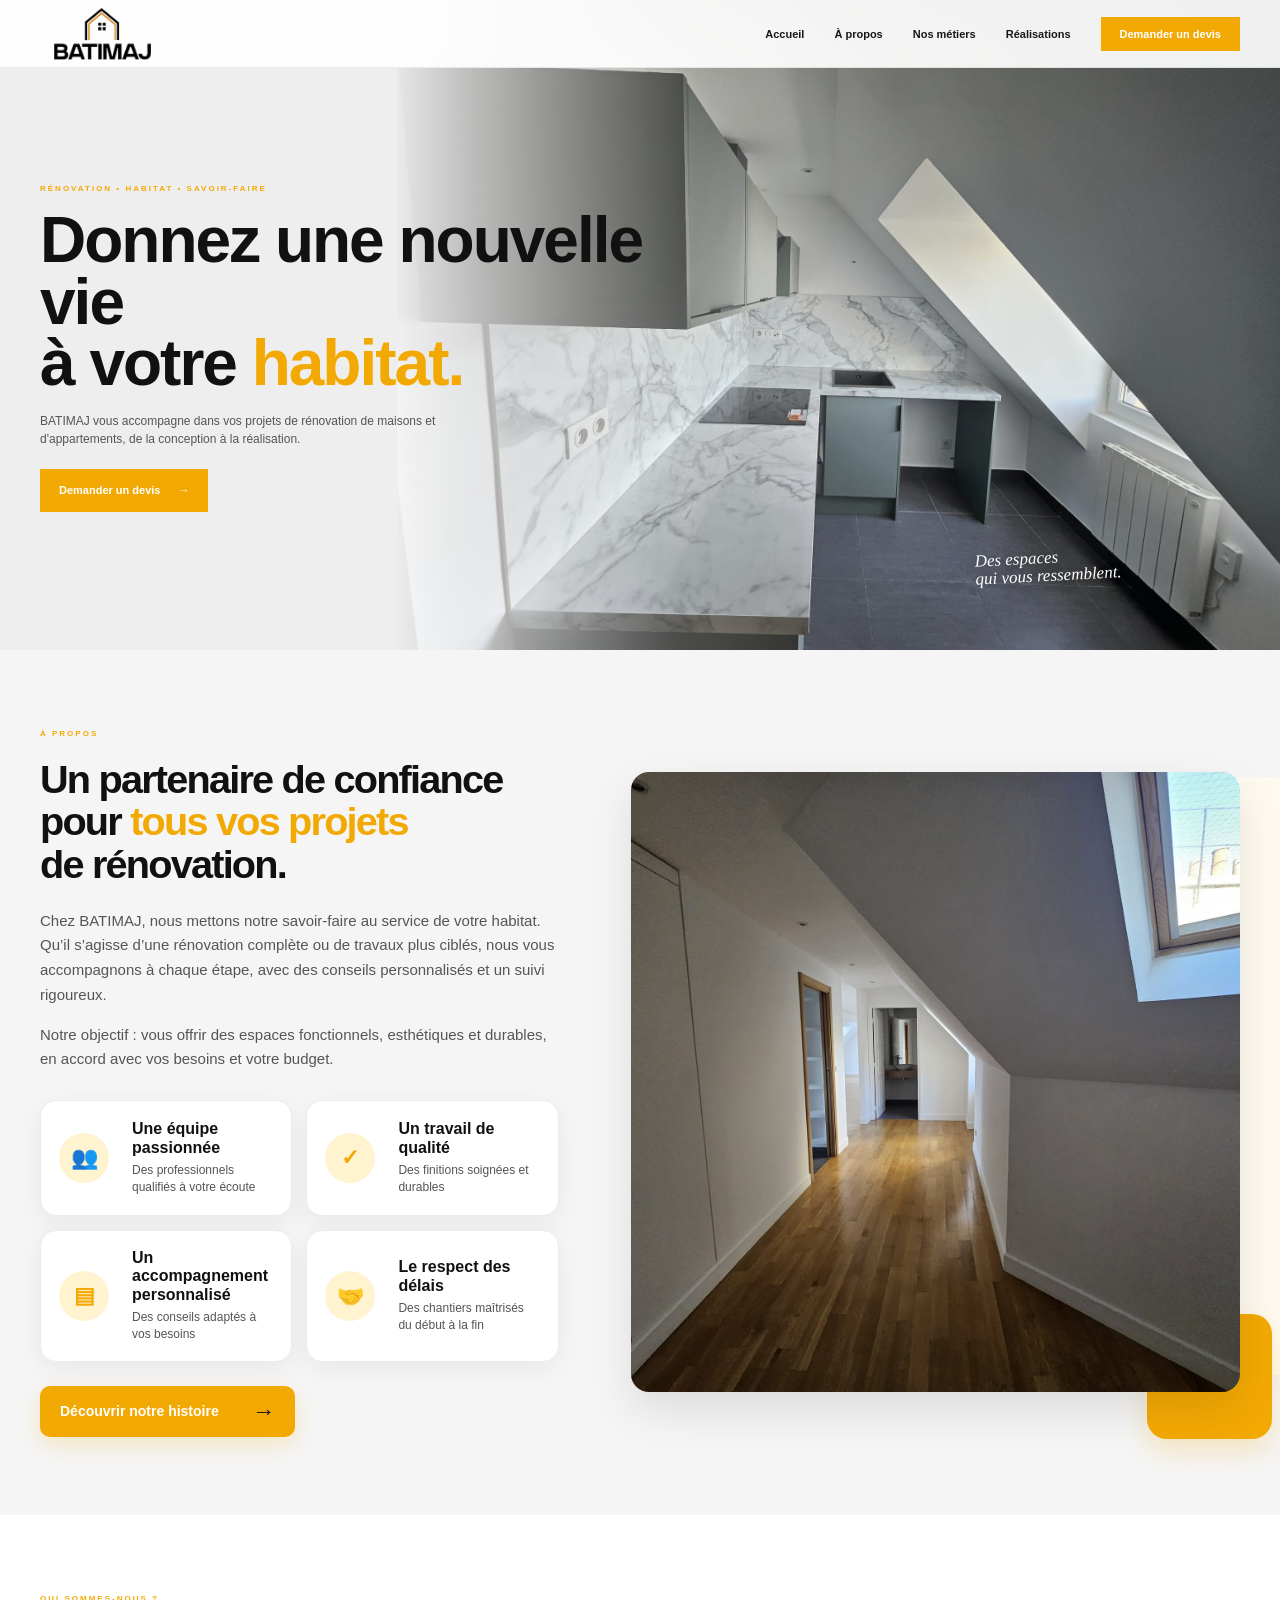
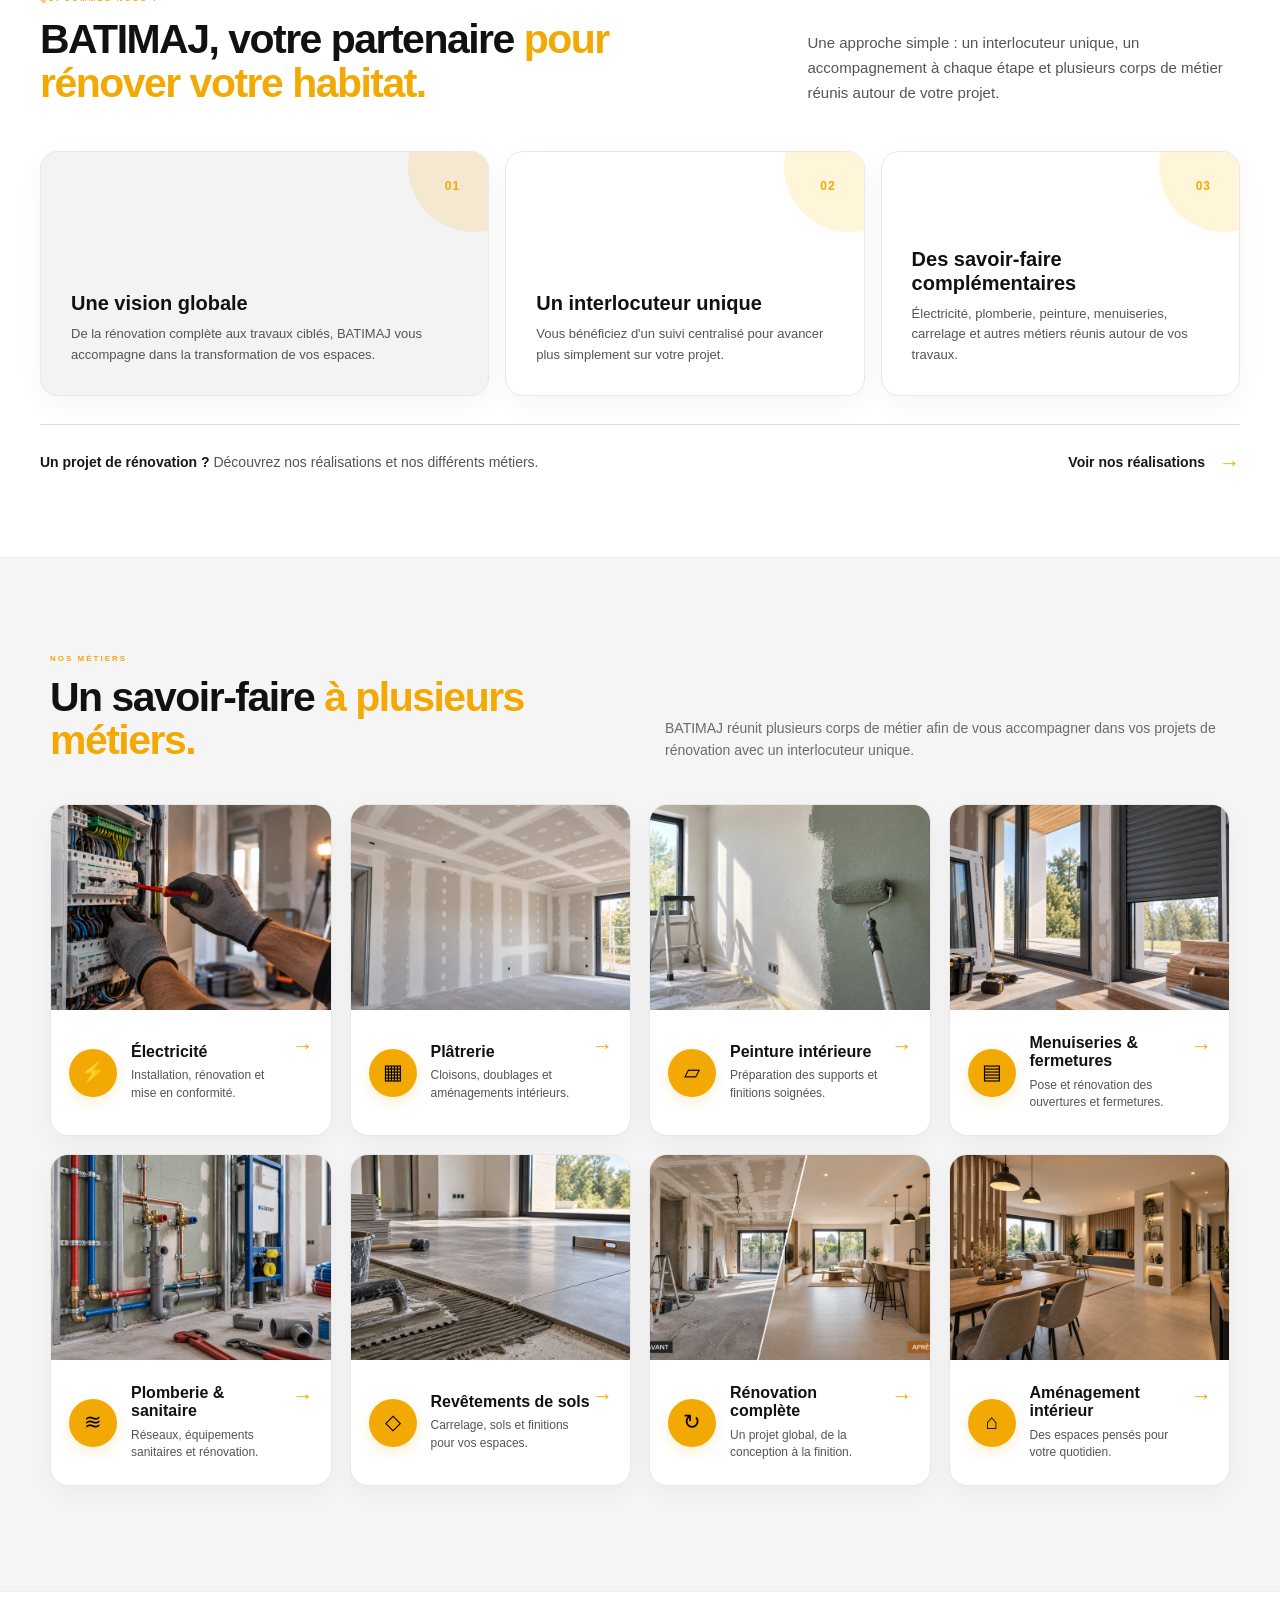
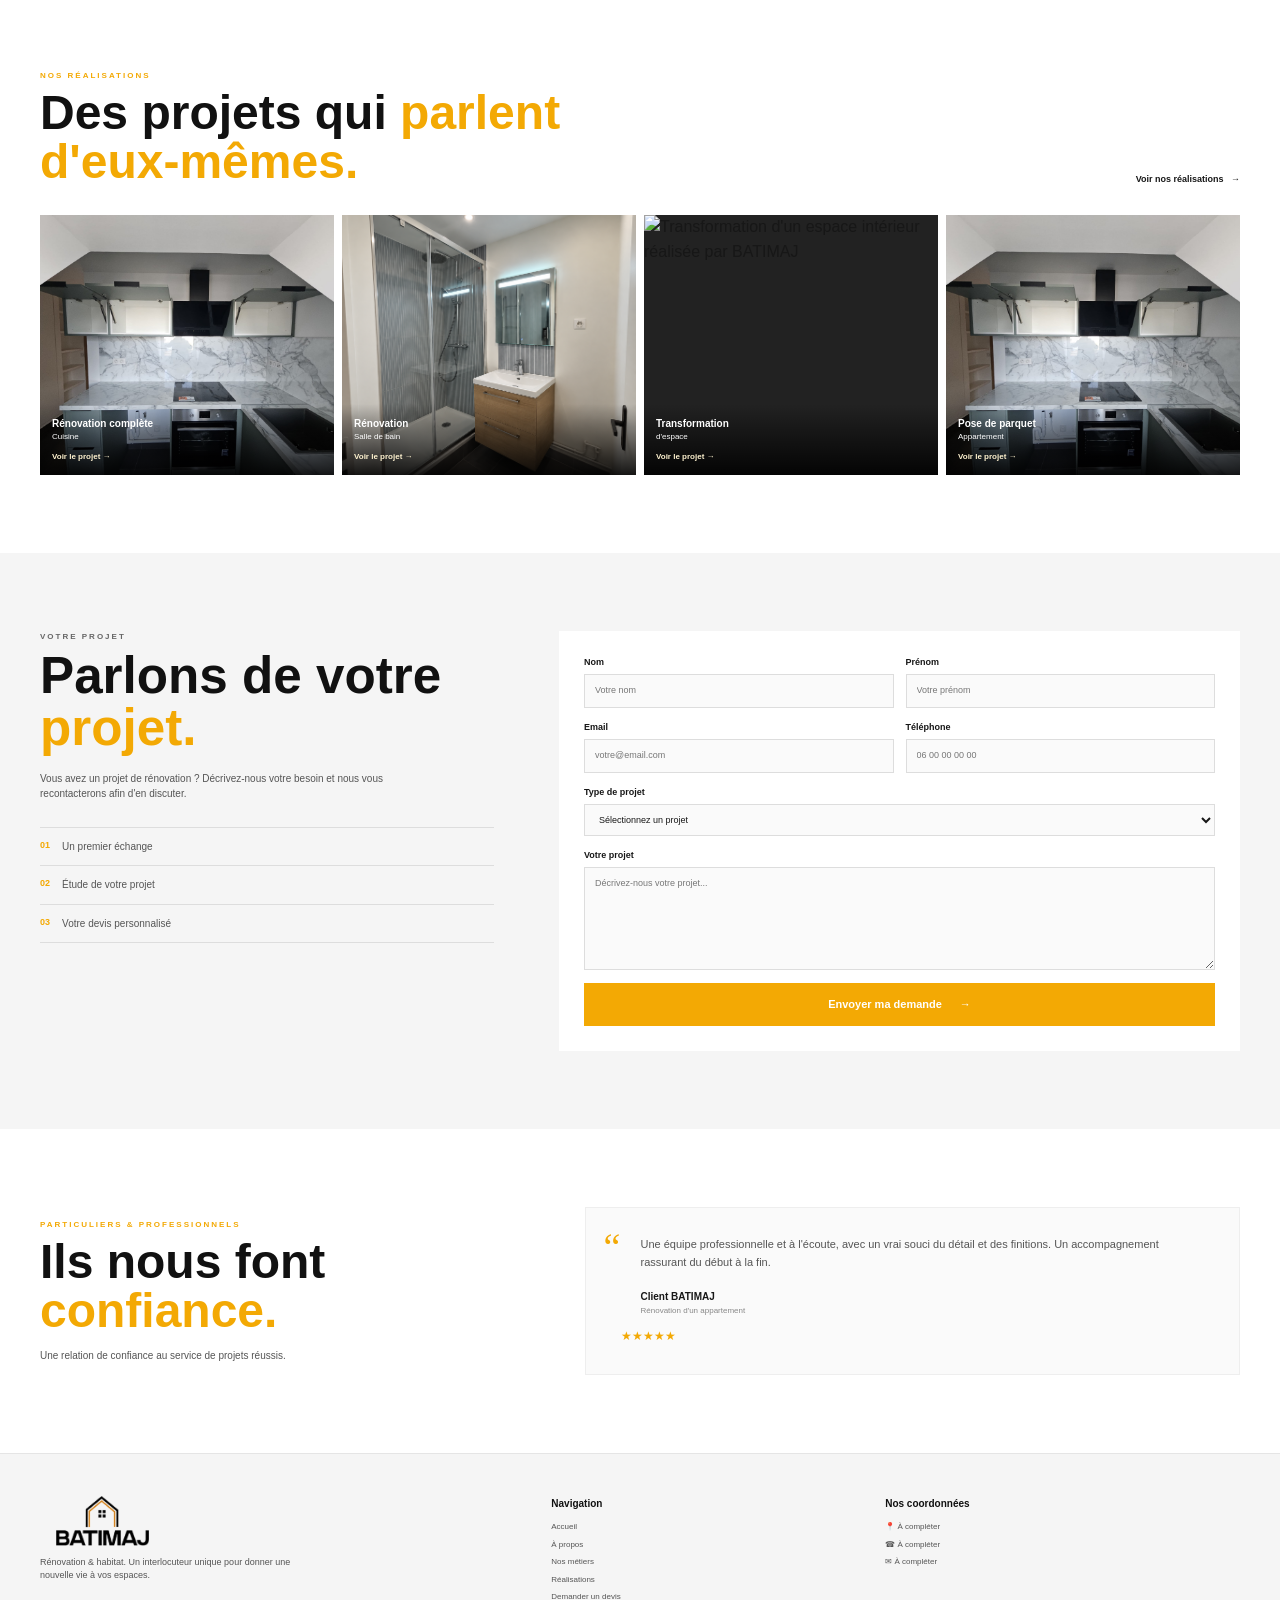
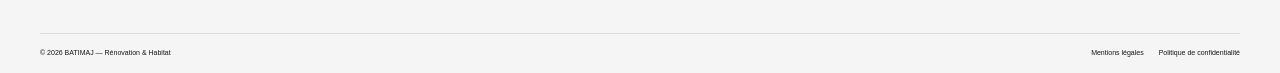
==== index.html @ be5fe92d "ajout favicon batimaj" ====
<!DOCTYPE html>
<html lang="fr">

<head>
    <meta charset="UTF-8">

    <meta name="viewport" content="width=device-width, initial-scale=1.0">

    <title>BATIMAJ | Entreprise de rénovation de maisons et appartements</title>
    <link rel="icon" type="image/png" href="images/logo.png">

    <meta
        name="description"
        content="BATIMAJ accompagne vos projets de rénovation de maisons et appartements : électricité, plomberie, peinture, carrelage, menuiserie, plâtrerie et pose de cuisine."
    >

    <meta name="robots" content="index, follow">

    <meta name="author" content="BATIMAJ">

    <!-- Open Graph -->
    <meta property="og:title" content="BATIMAJ | Rénovation de maisons et appartements">
    <meta
        property="og:description"
        content="BATIMAJ vous accompagne dans vos projets de rénovation et d'aménagement."
    >
    <meta property="og:type" content="website">

    <link rel="stylesheet" href="css/style.css">

    <!-- Données structurées -->
    <script type="application/ld+json">
    {
        "@context": "https://schema.org",
        "@type": "HomeAndConstructionBusiness",
        "name": "BATIMAJ",
        "description": "Entreprise spécialisée dans la rénovation de maisons et appartements.",
        "url": "https://www.batimaj.fr",
        "serviceType": [
            "Électricité",
            "Plâtrerie",
            "Peinture intérieure",
            "Menuiseries et fermetures",
            "Plomberie",
            "Carrelage",
            "Pose de cuisine"
        ]
    }
    </script>

</head>


<body>

    <!-- =====================================================
         HEADER / NAVIGATION
         ===================================================== -->

    <header class="header">

        <nav class="navbar" aria-label="Navigation principale">

            <a href="#accueil" class="logo" aria-label="BATIMAJ - Accueil">

                <img
                    src="images/logo.png"
                    alt="Logo BATIMAJ"
                >

            </a>


            <ul class="nav-links">

                <li>
                    <a href="#accueil">
                        Accueil
                    </a>
                </li>

                <li>
                    <a href="#a-propos">
                        À propos
                    </a>
                </li>

                <li>
                    <a href="#metiers">
                        Nos métiers
                    </a>
                </li>

                <li>
                    <a href="#realisations">
                        Réalisations
                    </a>
                </li>

                <li>
                    <a
                        href="#devis"
                        class="nav-devis"
                    >
                        Demander un devis
                    </a>
                </li>

            </ul>

        </nav>

    </header>


    <!-- =====================================================
         CONTENU PRINCIPAL
         ===================================================== -->

    <main>


        <!-- =================================================
             ACCUEIL
             ================================================= -->

        <section
            id="accueil"
            class="hero"
            aria-labelledby="hero-title"
        >

            <div class="hero-content">

                <p class="hero-subtitle">
                    RÉNOVATION • HABITAT • SAVOIR-FAIRE
                </p>


                <h1 id="hero-title">

                    Donnez une nouvelle vie
                    <br>

                    à votre <span>habitat.</span>

                </h1>


                <p class="hero-description">

                    BATIMAJ vous accompagne dans vos projets
                    de rénovation de maisons et d'appartements,
                    de la conception à la réalisation.

                </p>


                <a
                    href="#devis"
                    class="btn btn-primary"
                >

                    Demander un devis

                    <span aria-hidden="true">
                        →
                    </span>

                </a>

            </div>


            <div class="hero-image">

                <img
                    src="images/hero.jpg"
                    alt="Projet de rénovation réalisé par BATIMAJ"
                >

                <div
                    class="hero-image-overlay"
                    aria-hidden="true"
                ></div>

                <p class="hero-image-caption">
                    Des espaces<br>qui vous ressemblent.
                </p>
            </div>

        </section>



        <!-- =================================================
             À PROPOS
             ================================================= -->
        <section
            id="a-propos"
            class="about section"
            aria-labelledby="about-title"
        >
            <div class="section-container">

                <div class="about-layout">

                    <div class="about-info">
                        <p class="section-label">À PROPOS</p>

                        <h2 id="about-title">
                            Un partenaire de confiance
                            <br>
                            pour <span>tous vos projets</span>
                            <br>
                            de rénovation.
                        </h2>

                        <div class="about-description">
                            <p>
                                Chez BATIMAJ, nous mettons notre savoir-faire au service
                                de votre habitat. Qu’il s’agisse d’une rénovation complète
                                ou de travaux plus ciblés, nous vous accompagnons à chaque
                                étape, avec des conseils personnalisés et un suivi rigoureux.
                            </p>

                            <p>
                                Notre objectif : vous offrir des espaces fonctionnels,
                                esthétiques et durables, en accord avec vos besoins et votre budget.
                            </p>
                        </div>

                        <div class="about-values-grid">

                            <article class="about-value-card">
                                <div class="about-value-icon" aria-hidden="true">👥</div>
                                <div>
                                    <h3>Une équipe passionnée</h3>
                                    <p>Des professionnels qualifiés à votre écoute</p>
                                </div>
                            </article>

                            <article class="about-value-card">
                                <div class="about-value-icon" aria-hidden="true">✓</div>
                                <div>
                                    <h3>Un travail de qualité</h3>
                                    <p>Des finitions soignées et durables</p>
                                </div>
                            </article>

                            <article class="about-value-card">
                                <div class="about-value-icon" aria-hidden="true">▤</div>
                                <div>
                                    <h3>Un accompagnement personnalisé</h3>
                                    <p>Des conseils adaptés à vos besoins</p>
                                </div>
                            </article>

                            <article class="about-value-card">
                                <div class="about-value-icon" aria-hidden="true">🤝</div>
                                <div>
                                    <h3>Le respect des délais</h3>
                                    <p>Des chantiers maîtrisés du début à la fin</p>
                                </div>
                            </article>

                        </div>

                        <a href="#qui-sommes-nous" class="about-history-button">
                            Découvrir notre histoire
                            <span aria-hidden="true">→</span>
                        </a>
                    </div>

                    <div class="about-visual">
                        <div class="about-visual-backdrop" aria-hidden="true"></div>

                        <div class="about-image">
                            <img
                                src="images/about.jpg"
                                alt="Rénovation intérieure réalisée par BATIMAJ"
                                loading="lazy"
                            >
                        </div>

                        <div class="about-orange-shape" aria-hidden="true"></div>
                    </div>

                </div>

            </div>
        </section>



        <!-- =================================================
             QUI SOMMES-NOUS ?
             ================================================= -->
        <section
            id="qui-sommes-nous"
            class="who-we-are section"
            aria-labelledby="who-title"
        >
            <div class="section-container">

                <div class="who-heading">
                    <div>
                        <p class="section-label">QUI SOMMES-NOUS ?</p>
                        <h2 id="who-title">
                            BATIMAJ, votre partenaire
                            <span>pour rénover votre habitat.</span>
                        </h2>
                    </div>

                    <p class="who-intro">
                        Une approche simple : un interlocuteur unique,
                        un accompagnement à chaque étape et plusieurs
                        corps de métier réunis autour de votre projet.
                    </p>
                </div>

                <div class="who-grid">

                    <article class="who-card who-card-main">
                        <span class="who-card-number">01</span>
                        <div>
                            <h3>Une vision globale</h3>
                            <p>
                                De la rénovation complète aux travaux ciblés,
                                BATIMAJ vous accompagne dans la transformation
                                de vos espaces.
                            </p>
                        </div>
                    </article>

                    <article class="who-card">
                        <span class="who-card-number">02</span>
                        <div>
                            <h3>Un interlocuteur unique</h3>
                            <p>
                                Vous bénéficiez d'un suivi centralisé pour
                                avancer plus simplement sur votre projet.
                            </p>
                        </div>
                    </article>

                    <article class="who-card">
                        <span class="who-card-number">03</span>
                        <div>
                            <h3>Des savoir-faire complémentaires</h3>
                            <p>
                                Électricité, plomberie, peinture, menuiseries,
                                carrelage et autres métiers réunis autour de vos travaux.
                            </p>
                        </div>
                    </article>

                </div>

                <div class="who-bottom">
                    <p>
                        <strong>Un projet de rénovation ?</strong>
                        Découvrez nos réalisations et nos différents métiers.
                    </p>
                    <a href="#realisations" class="who-link">
                        Voir nos réalisations <span aria-hidden="true">→</span>
                    </a>
                </div>

            </div>
        </section>


        <!-- =================================================
             NOS MÉTIERS
             ================================================= -->
<section
            id="metiers"
            class="services section"
            aria-labelledby="services-title"
        >
            <div class="section-container">
                <div class="services-heading">
                    <div>
                        <p class="section-label">NOS MÉTIERS</p>
                        <h2 id="services-title">
                            Un savoir-faire
                            <span>à plusieurs métiers.</span>
                        </h2>
                    </div>
                    <p class="section-intro">
                        BATIMAJ réunit plusieurs corps de métier afin de vous
                        accompagner dans vos projets de rénovation avec un
                        interlocuteur unique.
                    </p>
                </div>

                                <div class="services-grid">

                    <article class="service-card">
                        <div class="service-image"><img src="images/metier-electricite.jpg" alt="Travaux d'électricité réalisés par BATIMAJ" loading="lazy"></div>
                        <div class="service-content"><div class="service-icon">⚡</div><div class="service-copy"><h3>Électricité</h3><p>Installation, rénovation et mise en conformité.</p></div><span class="service-arrow">→</span></div>
                    </article>

                    <article class="service-card">
                        <div class="service-image"><img src="images/metier-platrerie.jpg" alt="Travaux de plâtrerie réalisés par BATIMAJ" loading="lazy"></div>
                        <div class="service-content"><div class="service-icon">▦</div><div class="service-copy"><h3>Plâtrerie</h3><p>Cloisons, doublages et aménagements intérieurs.</p></div><span class="service-arrow">→</span></div>
                    </article>

                    <article class="service-card">
                        <div class="service-image"><img src="images/metier-peinture.jpg" alt="Travaux de peinture intérieure réalisés par BATIMAJ" loading="lazy"></div>
                        <div class="service-content"><div class="service-icon">▱</div><div class="service-copy"><h3>Peinture intérieure</h3><p>Préparation des supports et finitions soignées.</p></div><span class="service-arrow">→</span></div>
                    </article>

                    <article class="service-card">
                        <div class="service-image"><img src="images/metier-menuiseries.jpg" alt="Travaux de menuiseries et fermetures réalisés par BATIMAJ" loading="lazy"></div>
                        <div class="service-content"><div class="service-icon">▤</div><div class="service-copy"><h3>Menuiseries &amp; fermetures</h3><p>Pose et rénovation des ouvertures et fermetures.</p></div><span class="service-arrow">→</span></div>
                    </article>

                    <article class="service-card">
                        <div class="service-image"><img src="images/metier-plomberie.jpg" alt="Travaux de plomberie réalisés par BATIMAJ" loading="lazy"></div>
                        <div class="service-content"><div class="service-icon">≋</div><div class="service-copy"><h3>Plomberie &amp; sanitaire</h3><p>Réseaux, équipements sanitaires et rénovation.</p></div><span class="service-arrow">→</span></div>
                    </article>

                    <article class="service-card">
                        <div class="service-image"><img src="images/metier-carrelage.jpg" alt="Pose de carrelage réalisée par BATIMAJ" loading="lazy"></div>
                        <div class="service-content"><div class="service-icon">◇</div><div class="service-copy"><h3>Revêtements de sols</h3><p>Carrelage, sols et finitions pour vos espaces.</p></div><span class="service-arrow">→</span></div>
                    </article>

                    <article class="service-card">
                        <div class="service-image"><img src="images/metier-renovation.jpg" alt="Rénovation complète d'un intérieur par BATIMAJ" loading="lazy"></div>
                        <div class="service-content"><div class="service-icon">↻</div><div class="service-copy"><h3>Rénovation complète</h3><p>Un projet global, de la conception à la finition.</p></div><span class="service-arrow">→</span></div>
                    </article>

                    <article class="service-card">
                        <div class="service-image"><img src="images/metier-amenagement.jpg" alt="Aménagement intérieur réalisé par BATIMAJ" loading="lazy"></div>
                        <div class="service-content"><div class="service-icon">⌂</div><div class="service-copy"><h3>Aménagement intérieur</h3><p>Des espaces pensés pour votre quotidien.</p></div><span class="service-arrow">→</span></div>
                    </article>

                </div>
            </div>
        </section>



        <!-- =================================================
             RÉALISATIONS
             ================================================= -->

        <section
            id="realisations"
            class="projects section"
            aria-labelledby="projects-title"
        >
            <div class="section-container">
                <div class="projects-heading">
                    <div>
                        <p class="section-label">NOS RÉALISATIONS</p>
                        <h2 id="projects-title">
                            Des projets qui
                            <span>parlent d'eux-mêmes.</span>
                        </h2>
                    </div>
                    <a href="#devis" class="text-link">
                        Voir nos réalisations <span aria-hidden="true">→</span>
                    </a>
                </div>

                <div class="projects-grid">
                    <article class="project-card">
                        <img src="images/realisation-01.jpg"
                             alt="Rénovation complète de cuisine réalisée par BATIMAJ"
                             loading="lazy">
                        <div class="project-caption">
                            <strong>Rénovation complète</strong>
                            <span>Cuisine</span>
                            <a href="#devis" aria-label="Demander un projet similaire">Voir le projet →</a>
                        </div>
                    </article>

                    <article class="project-card">
                        <img src="images/realisation-02.jpg"
                             alt="Rénovation de salle de bain réalisée par BATIMAJ"
                             loading="lazy">
                        <div class="project-caption">
                            <strong>Rénovation</strong>
                            <span>Salle de bain</span>
                            <a href="#devis" aria-label="Demander un projet similaire">Voir le projet →</a>
                        </div>
                    </article>

                    <article class="project-card">
                        <img src="images/realisation-03.jpg"
                             alt="Transformation d'un espace intérieur réalisée par BATIMAJ"
                             loading="lazy">
                        <div class="project-caption">
                            <strong>Transformation</strong>
                            <span>d'espace</span>
                            <a href="#devis" aria-label="Demander un projet similaire">Voir le projet →</a>
                        </div>
                    </article>

                    <article class="project-card">
                        <img src="images/realisation-01.jpg"
                             alt="Pose de parquet et rénovation intérieure BATIMAJ"
                             loading="lazy">
                        <div class="project-caption">
                            <strong>Pose de parquet</strong>
                            <span>Appartement</span>
                            <a href="#devis" aria-label="Demander un projet similaire">Voir le projet →</a>
                        </div>
                    </article>
                </div>
            </div>
        </section>



        <!-- =================================================
             DEVIS
             ================================================= -->

        <section
            id="devis"
            class="quote section"
            aria-labelledby="quote-title"
        >

            <div class="section-container">


                <div class="quote-wrapper">


                    <div class="quote-intro">

                        <p class="section-label">
                            VOTRE PROJET
                        </p>


                        <h2 id="quote-title">

                            Parlons de votre
                            <span>projet.</span>

                        </h2>


                        <p>

                            Vous avez un projet de rénovation ?
                            Décrivez-nous votre besoin et nous vous
                            recontacterons afin d'en discuter.

                        </p>



                        <div class="quote-contact">


                            <div>

                                <span>
                                    01
                                </span>

                                <p>
                                    Un premier échange
                                </p>

                            </div>


                            <div>

                                <span>
                                    02
                                </span>

                                <p>
                                    Étude de votre projet
                                </p>

                            </div>


                            <div>

                                <span>
                                    03
                                </span>

                                <p>
                                    Votre devis personnalisé
                                </p>

                            </div>


                        </div>

                    </div>



                    <!-- FORMULAIRE -->

                    <form
                        class="quote-form"
                        action="envoyer-devis.php"
                        method="POST"
                    >


                        <div class="form-row">


                            <div class="form-group">

                                <label for="name">
                                    Nom
                                </label>


                                <input
                                    type="text"
                                    id="name"
                                    name="name"
                                    placeholder="Votre nom"
                                    autocomplete="family-name"
                                    required
                                >

                            </div>



                            <div class="form-group">

                                <label for="firstname">
                                    Prénom
                                </label>


                                <input
                                    type="text"
                                    id="firstname"
                                    name="firstname"
                                    placeholder="Votre prénom"
                                    autocomplete="given-name"
                                    required
                                >

                            </div>


                        </div>



                        <div class="form-row">


                            <div class="form-group">

                                <label for="email">
                                    Email
                                </label>


                                <input
                                    type="email"
                                    id="email"
                                    name="email"
                                    placeholder="votre@email.com"
                                    autocomplete="email"
                                    required
                                >

                            </div>



                            <div class="form-group">

                                <label for="phone">
                                    Téléphone
                                </label>


                                <input
                                    type="tel"
                                    id="phone"
                                    name="phone"
                                    placeholder="06 00 00 00 00"
                                    autocomplete="tel"
                                >

                            </div>


                        </div>



                        <div class="form-group">

                            <label for="project">
                                Type de projet
                            </label>


                            <select
                                id="project"
                                name="project"
                            >

                                <option value="">
                                    Sélectionnez un projet
                                </option>


                                <option value="renovation-maison">
                                    Rénovation de maison
                                </option>


                                <option value="renovation-appartement">
                                    Rénovation d'appartement
                                </option>


                                <option value="renovation-interieure">
                                    Rénovation intérieure
                                </option>


                                <option value="renovation-exterieure">
                                    Rénovation extérieure
                                </option>


                                <option value="autre">
                                    Autre projet
                                </option>

                            </select>

                        </div>



                        <div class="form-group">

                            <label for="message">
                                Votre projet
                            </label>


                            <textarea
                                id="message"
                                name="message"
                                rows="6"
                                placeholder="Décrivez-nous votre projet..."
                                required
                            ></textarea>

                        </div>



                        <button
                            type="submit"
                            class="btn btn-primary form-button"
                        >

                            Envoyer ma demande

                            <span aria-hidden="true">
                                →
                            </span>

                        </button>


                    </form>

                </div>

            </div>

        </section>


    </main>



        <section id="avis" class="testimonials section" aria-labelledby="testimonials-title">
            <div class="section-container testimonials-layout">
                <div>
                    <p class="section-label">PARTICULIERS & PROFESSIONNELS</p>
                    <h2 id="testimonials-title">
                        Ils nous font
                        <span>confiance.</span>
                    </h2>
                    <p class="section-intro">
                        Une relation de confiance au service de projets réussis.
                    </p>
                </div>

                <article class="testimonial-card">
                    <span class="testimonial-quote">“</span>
                    <p>
                        Une équipe professionnelle et à l'écoute, avec un vrai
                        souci du détail et des finitions. Un accompagnement
                        rassurant du début à la fin.
                    </p>
                    <div class="testimonial-author">
                        <strong>Client BATIMAJ</strong>
                        <span>Rénovation d'un appartement</span>
                    </div>
                    <div class="testimonial-stars" aria-label="5 étoiles">★★★★★</div>
                </article>
            </div>
        </section>

    <!-- =====================================================
         FOOTER
         ===================================================== -->

    <footer class="footer">
        <div class="footer-container">
            <div class="footer-brand">
                <img src="images/logo.png" alt="BATIMAJ" loading="lazy">
                <p>
                    Rénovation & habitat. Un interlocuteur unique pour donner
                    une nouvelle vie à vos espaces.
                </p>
            </div>

            <div class="footer-column">
                <h3>Navigation</h3>
                <a href="#accueil">Accueil</a>
                <a href="#a-propos">À propos</a>
                <a href="#metiers">Nos métiers</a>
                <a href="#realisations">Réalisations</a>
                <a href="#devis">Demander un devis</a>
            </div>

            <div class="footer-column">
                <h3>Nos coordonnées</h3>
                <p>📍  À compléter</p>
                <p>☎  À compléter</p>
                <p>✉  À compléter</p>
            </div>
        </div>

        <div class="footer-bottom">
            <span>© 2026 BATIMAJ — Rénovation & Habitat</span>
            <div>
                <a href="#">Mentions légales</a>
                <a href="#">Politique de confidentialité</a>
            </div>
        </div>
    </footer>


</body>

</html>
---- css/style.css ----
/* =========================================================
   BATIMAJ — Mise à jour maquette
   Palette orange : #F3A904
   ========================================================= */

:root {
    --orange: #F3A904;
    --orange-light: #FFF3D0;
    --orange-dark: #D99400;
    --black: #171717;
    --dark: #222222;
    --white: #FFFFFF;
    --light-gray: #F5F5F5;
    --gray: #E2E2E2;
    --text: #222222;
    --text-light: #6B6B6B;
    --transition: .3s ease;
}

* { margin: 0; padding: 0; box-sizing: border-box; }

html {
    scroll-behavior: smooth;
    scroll-padding-top: 78px;
}

body {
    font-family: Arial, Helvetica, sans-serif;
    color: var(--text);
    background: var(--white);
    line-height: 1.55;
}

img { display: block; width: 100%; }
a { color: inherit; text-decoration: none; }
button, input, textarea, select { font: inherit; }

.header {
    position: fixed;
    inset: 0 0 auto;
    height: 68px;
    z-index: 1000;
    background: rgba(255,255,255,.92);
    backdrop-filter: blur(12px);
    -webkit-backdrop-filter: blur(12px);
    border-bottom: 1px solid rgba(0,0,0,.08);
}

.navbar {
    width: min(1200px, 94%);
    height: 100%;
    margin: auto;
    display: flex;
    align-items: center;
    justify-content: space-between;
}

.logo { width: 125px; height: 52px; display: flex; align-items: center; }
.logo img { height: 100%; object-fit: contain; }

.nav-links {
    list-style: none;
    display: flex;
    align-items: center;
    gap: 30px;
}

.nav-links a {
    position: relative;
    color: #333;
    font-size: 11px;
    font-weight: 600;
    transition: var(--transition);
}

.nav-links a:hover { color: var(--orange-dark); }

.nav-links > li > a:not(.nav-devis)::after {
    content: "";
    position: absolute;
    left: 0;
    bottom: -8px;
    width: 0;
    height: 2px;
    background: var(--orange);
    transition: var(--transition);
}

.nav-links > li > a:not(.nav-devis):hover::after { width: 100%; }

.nav-devis {
    padding: 10px 18px;
    background: var(--orange);
    color: #fff !important;
    border: 1px solid var(--orange);
}

.nav-devis:hover {
    background: var(--orange-dark);
    border-color: var(--orange-dark);
}

.section { padding: 78px 0; }
.section-container { width: min(1200px, 94%); margin: auto; }

.section-label {
    margin-bottom: 7px;
    color: var(--orange);
    font-size: 8px;
    font-weight: 800;
    letter-spacing: 2px;
}

.section-heading h2,
.services-heading h2,
.projects-heading h2,
.testimonials h2 {
    max-width: 650px;
    color: var(--black);
    font-size: clamp(30px, 4vw, 48px);
    line-height: 1.02;
    font-weight: 700;
}

.section-heading h2 span,
.services-heading h2 span,
.projects-heading h2 span,
.testimonials h2 span { color: var(--orange); }

.btn {
    display: inline-flex;
    align-items: center;
    justify-content: center;
    gap: 18px;
    padding: 12px 18px;
    border: 1px solid transparent;
    cursor: pointer;
    font-size: 11px;
    font-weight: 700;
    transition: var(--transition);
}

.btn span { transition: transform var(--transition); }
.btn:hover span { transform: translateX(4px); }

.btn-primary { background: var(--orange); color: #fff; }
.btn-primary:hover { background: var(--orange-dark); }
.btn-outline { border-color: var(--orange); color: var(--text); background: #fff; }
.btn-outline:hover { background: var(--orange); color: #fff; }
.btn-small { padding: 10px 15px; font-size: 10px; }

/* ==================== HERO ==================== */

.hero {
    position: relative;
    min-height: 650px;
    overflow: hidden;
    background: #eee;
    display: flex;
    align-items: center;
}

.hero-content {
    position: relative;
    z-index: 4;
    width: min(610px, 52%);
    margin-left: max(3%, calc((100vw - 1200px) / 2));
    padding: 110px 0 65px;
    color: var(--black);
}

.hero-subtitle {
    margin-bottom: 15px;
    color: var(--orange-dark);
    font-size: 8px;
    font-weight: 800;
    letter-spacing: 2px;
}

.hero h1 {
    margin-bottom: 17px;
    font-size: clamp(38px, 5vw, 65px);
    line-height: .96;
    font-weight: 700;
    letter-spacing: -2px;
}

.hero h1 span { color: var(--orange); }

.hero-description {
    max-width: 430px;
    margin-bottom: 20px;
    color: #555;
    font-size: 12px;
    line-height: 1.55;
}

.hero-benefits {
    display: flex;
    gap: 20px;
    margin: 0 0 23px;
}

.hero-benefit {
    display: flex;
    align-items: center;
    gap: 7px;
    color: #333;
    font-size: 9px;
    line-height: 1.3;
}

.hero-benefit-icon {
    width: 24px;
    height: 24px;
    border: 1px solid var(--orange);
    border-radius: 50%;
    display: grid;
    place-items: center;
    color: var(--orange-dark);
    font-size: 11px;
}

.hero-actions { display: flex; gap: 10px; flex-wrap: wrap; }

.hero-image {
    position: absolute;
    inset: 0 0 0 31%;
    overflow: hidden;
}

.hero-image img { width: 100%; height: 100%; object-fit: cover; }

.hero-image-overlay {
    position: absolute;
    inset: 0;
    background: linear-gradient(90deg, rgba(255,255,255,.9) 0%, rgba(255,255,255,.25) 32%, rgba(0,0,0,.05) 70%);
}

.hero-image-caption {
    position: absolute;
    right: 18%;
    bottom: 65px;
    color: #fff;
    font-family: Georgia, serif;
    font-style: italic;
    font-size: 17px;
    line-height: 1.05;
    transform: rotate(-3deg);
    text-shadow: 0 2px 8px rgba(0,0,0,.35);
}

.hero-stats {
    position: absolute;
    right: max(2.5%, calc((100vw - 1200px) / 2));
    top: 50%;
    z-index: 6;
    width: 150px;
    transform: translateY(-20%);
    background: rgba(255,255,255,.96);
    box-shadow: 0 8px 28px rgba(0,0,0,.12);
    padding: 15px 13px;
}

.hero-stat {
    display: grid;
    grid-template-columns: 23px 1fr;
    column-gap: 6px;
    padding: 9px 0;
    border-bottom: 1px solid #eee;
}

.hero-stat:last-child { border-bottom: 0; }
.hero-stat-icon { color: var(--orange-dark); grid-row: span 2; font-size: 12px; }
.hero-stat strong { font-size: 11px; color: #222; }
.hero-stat small { color: #777; font-size: 7px; }

/* ==================== ABOUT ==================== */

.about { background: #fff; }

.about-top {
    display: grid;
    grid-template-columns: 1.05fr .95fr;
    gap: 70px;
    align-items: end;
    margin-bottom: 28px;
}

.about-copy { max-width: 520px; color: var(--text-light); font-size: 11px; }
.about-copy p { margin-bottom: 10px; }
.about-copy .large-text { color: #333; font-size: 13px; line-height: 1.5; }

.about-feature { position: relative; }
.about-image { height: 320px; overflow: hidden; }
.about-image img { height: 100%; object-fit: cover; }

.about-company-card {
    position: absolute;
    right: 15px;
    bottom: 15px;
    width: 160px;
    padding: 13px;
    background: rgba(255,255,255,.96);
    box-shadow: 0 6px 20px rgba(0,0,0,.13);
    display: flex;
    flex-direction: column;
    gap: 4px;
    font-size: 8px;
}
.about-company-card .mini-label { color: var(--orange); font-size: 8px; font-weight: 800; }
.about-company-card strong { font-size: 10px; }
.about-company-card span { color: #777; }

.about-values {
    display: grid;
    grid-template-columns: repeat(4, 1fr);
    gap: 0;
    border-top: 1px solid var(--gray);
    margin-top: 18px;
}

.about-value {
    display: flex;
    gap: 10px;
    padding: 18px 15px 4px 0;
    border-right: 1px solid var(--gray);
}
.about-value:not(:first-child) { padding-left: 18px; }
.about-value:last-child { border-right: 0; }
.about-value-icon {
    color: var(--orange);
    font-size: 16px;
}
.about-value h3 { font-size: 11px; margin-bottom: 2px; }
.about-value p { color: #777; font-size: 8px; line-height: 1.4; }

/* ==================== SERVICES ==================== */

.services {
    background: #fff;
    border-top: 1px solid #eee;
}

.services-heading {
    display: grid;
    grid-template-columns: 1fr 1fr;
    gap: 50px;
    align-items: end;
}

.services-heading h2 {
    margin-top: 10px;
    color: #171717;
    font-size: clamp(34px, 3.2vw, 50px);
    line-height: 1.05;
    letter-spacing: -1.5px;
}

.services-heading h2 span {
    color: var(--orange);
}

.services .section-intro {
    max-width: 560px;
    color: var(--text-light);
    font-size: 14px;
    line-height: 1.6;
}

.services-grid {
    margin-top: 42px;
    display: grid;
    grid-template-columns: repeat(4, minmax(0, 1fr));
    gap: 18px;
}

.service-card {
    position: relative;
    min-width: 0;
    overflow: hidden;
    background: #fff;
    border: 1px solid #e7e7e7;
    border-radius: 16px;
    box-shadow: 0 8px 24px rgba(0, 0, 0, .045);
    transition: transform .3s ease, box-shadow .3s ease, border-color .3s ease;
}

.service-card:hover {
    transform: translateY(-5px);
    border-color: rgba(243, 169, 4, .45);
    box-shadow: 0 15px 35px rgba(0, 0, 0, .10);
}

.service-image {
    position: relative;
    height: 190px;
    overflow: hidden;
    background: #eee;
}

.service-image::after {
    content: "";
    position: absolute;
    inset: 0;
    background: linear-gradient(180deg, rgba(0,0,0,0) 55%, rgba(0,0,0,.08));
    pointer-events: none;
}

.service-image img {
    width: 100%;
    height: 100%;
    object-fit: cover;
    object-position: center;
    transition: transform .5s ease;
}

.service-card:hover .service-image img {
    transform: scale(1.045);
}

.service-content {
    min-height: 118px;
    position: relative;
    display: flex;
    align-items: center;
    gap: 14px;
    padding: 20px 18px;
}

.service-icon {
    flex: 0 0 50px;
    width: 50px;
    height: 50px;
    display: grid;
    place-items: center;
    border-radius: 50%;
    background: var(--orange);
    color: #fff;
    font-size: 21px;
    box-shadow: 0 5px 14px rgba(243, 169, 4, .18);
}

.service-copy {
    min-width: 0;
    padding-right: 22px;
}

.service-copy h3 {
    margin-bottom: 6px;
    color: #171717;
    font-size: 16px;
    line-height: 1.15;
    font-weight: 800;
}

.service-copy p {
    color: #707070;
    font-size: 12px;
    line-height: 1.45;
}

.service-arrow {
    position: absolute;
    right: 17px;
    top: 20px;
    color: #333;
    font-size: 21px;
    transition: color .25s ease, transform .25s ease;
}

.service-card:hover .service-arrow {
    color: var(--orange);
    transform: translateX(4px);
}

@media (max-width: 1050px) {
    .services-grid { grid-template-columns: repeat(2, minmax(0, 1fr)); }
    .service-image { height: 200px; }
}

@media (max-width: 750px) {
    .services-heading { display: block; }
    .services .section-intro { margin-top: 18px; }
    .services-grid { grid-template-columns: 1fr; gap: 16px; margin-top: 30px; }
    .service-image { height: 220px; }
}

@media (max-width: 500px) {
    .service-image { height: 200px; }
    .service-content { min-height: 105px; padding: 16px; }
    .service-icon { flex-basis: 44px; width: 44px; height: 44px; font-size: 18px; }
    .service-copy h3 { font-size: 15px; }
    .service-copy p { font-size: 11px; }
}

/* ==================== PROJECTS ==================== */

.projects { background: #fff; border-top: 1px solid #eee; }

.projects-heading {
    display: flex;
    justify-content: space-between;
    align-items: end;
    gap: 30px;
}

.text-link {
    color: var(--orange-dark);
    font-size: 9px;
    font-weight: 700;
    white-space: nowrap;
}
.text-link span { margin-left: 5px; }

.projects-grid {
    margin-top: 28px;
    display: grid;
    grid-template-columns: repeat(4, 1fr);
    gap: 8px;
}

.project-card {
    position: relative;
    height: 260px;
    overflow: hidden;
    background: #222;
}

.project-card img {
    height: 100%;
    object-fit: cover;
    transition: transform .5s ease;
}
.project-card:hover img { transform: scale(1.05); }

.project-caption {
    position: absolute;
    inset: auto 0 0;
    padding: 12px;
    color: #fff;
    background: linear-gradient(transparent, rgba(0,0,0,.88));
    display: flex;
    flex-direction: column;
    align-items: flex-start;
}
.project-caption strong { font-size: 10px; }
.project-caption span { font-size: 8px; color: #ddd; }
.project-caption a { margin-top: 7px; color: var(--orange-light); font-size: 8px; font-weight: 700; }

/* ==================== QUOTE ==================== */

.quote { background: var(--black); color: #171717; }
.quote-wrapper { display: grid; grid-template-columns: .8fr 1.2fr; gap: 65px; }
.quote-intro h2 { margin-bottom: 18px; font-size: clamp(34px, 4vw, 52px); line-height: 1; }
.quote-intro h2 span { color: var(--orange-light); }
.quote-intro > p:not(.section-label) { max-width: 390px; margin-bottom: 25px; color: rgba(255,255,255,.65); font-size: 10px; }
.quote-contact { border-top: 1px solid rgba(255,255,255,.15); }
.quote-contact div { display: flex; gap: 12px; padding: 11px 0; border-bottom: 1px solid rgba(255,255,255,.15); }
.quote-contact span { color: var(--orange); font-size: 9px; font-weight: 800; }
.quote-contact p { color: rgba(255,255,255,.8); font-size: 10px; }

.quote-form { padding: 25px; background: #fff; color: var(--text); }
.form-row { display: grid; grid-template-columns: 1fr 1fr; gap: 12px; }
.form-group { display: flex; flex-direction: column; margin-bottom: 13px; }
.form-group label { margin-bottom: 4px; color: #222; font-size: 9px; font-weight: 700; }
.form-group input, .form-group select, .form-group textarea {
    width: 100%;
    padding: 9px 10px;
    border: 1px solid #ddd;
    outline: none;
    background: #fafafa;
    color: var(--text);
    font-size: 9px;
}
.form-group input:focus, .form-group select:focus, .form-group textarea:focus {
    border-color: var(--orange);
    background: #fff;
}
.form-group textarea { resize: vertical; min-height: 70px; }
.form-button { width: 100%; }

/* ==================== TESTIMONIALS ==================== */

.testimonials { background: #fff; }
.testimonials-layout {
    display: grid;
    grid-template-columns: .85fr 1.15fr;
    gap: 60px;
    align-items: center;
}
.testimonials h2 { margin-bottom: 12px; }
.testimonials .section-intro { color: #777; font-size: 10px; max-width: 280px; }
.testimonial-card {
    position: relative;
    padding: 28px 35px;
    background: #fafafa;
    border: 1px solid #eee;
}
.testimonial-quote {
    position: absolute;
    top: 10px;
    left: 18px;
    color: var(--orange);
    font-family: Georgia, serif;
    font-size: 38px;
}
.testimonial-card > p { margin-bottom: 18px; padding-left: 20px; color: #444; font-size: 11px; line-height: 1.6; }
.testimonial-author { display: flex; flex-direction: column; padding-left: 20px; }
.testimonial-author strong { font-size: 10px; }
.testimonial-author span { color: #888; font-size: 8px; }
.testimonial-stars { margin-top: 10px; color: var(--orange); font-size: 12px; }

/* ==================== FOOTER ==================== */

.footer { background: #111; color: rgba(255,255,255,.65); padding-top: 42px; }
.footer-container {
    width: min(1200px, 94%);
    margin: auto;
    display: grid;
    grid-template-columns: 1.3fr .8fr 1fr;
    gap: 50px;
    padding-bottom: 30px;
}
.footer-brand img { width: 125px; max-height: 50px; object-fit: contain; margin-bottom: 10px; }
.footer-brand p { max-width: 280px; font-size: 9px; line-height: 1.5; }
.footer-column { display: flex; flex-direction: column; gap: 5px; }
.footer-column h3 { color: #fff; font-size: 10px; margin-bottom: 5px; }
.footer-column a, .footer-column p { font-size: 8px; }
.footer-column a:hover { color: var(--orange-light); }
.footer-bottom {
    width: min(1200px, 94%);
    margin: auto;
    padding: 14px 0;
    border-top: 1px solid rgba(255,255,255,.1);
    display: flex;
    justify-content: space-between;
    gap: 20px;
    font-size: 7px;
}
.footer-bottom div { display: flex; gap: 15px; }
.footer-bottom a:hover { color: var(--orange-light); }

/* ==================== RESPONSIVE ==================== */

@media (max-width: 1000px) {
    .nav-links { gap: 15px; }
    .hero-content { width: 56%; }
    .hero-stats { right: 2%; width: 135px; }
    .services-grid, .projects-grid { grid-template-columns: repeat(2, 1fr); }
    .about-top, .services-heading { gap: 35px; }
}

@media (max-width: 750px) {
    .header { height: 62px; }
    .navbar { width: 92%; }
    .logo { width: 100px; }
    .nav-links { gap: 8px; }
    .nav-links a { font-size: 9px; }
    .nav-devis { padding: 8px 10px; }

    .hero {
        min-height: 780px;
        align-items: flex-end;
    }
    .hero-image { inset: 0; height: 58%; }
    .hero-image-overlay {
        background: linear-gradient(0deg, rgba(255,255,255,1) 0%, rgba(255,255,255,.2) 65%);
    }
    .hero-content {
        width: 100%;
        margin: 0;
        padding: 0 4% 45px;
    }
    .hero h1 { font-size: clamp(38px, 11vw, 60px); }
    .hero-stats { display: none; }
    .hero-image-caption { display: none; }

    .about-top, .services-heading, .testimonials-layout, .quote-wrapper {
        grid-template-columns: 1fr;
    }
    .about-top { gap: 20px; }
    .about-image { height: 300px; }
    .about-values { grid-template-columns: 1fr 1fr; }
    .about-value:nth-child(2) { border-right: 0; }
    .about-value:nth-child(3) { border-top: 1px solid var(--gray); padding-left: 0; }
    .about-value:nth-child(4) { border-top: 1px solid var(--gray); }

    .services-grid, .projects-grid { grid-template-columns: 1fr 1fr; }
    .project-card { height: 230px; }
    .projects-heading { display: block; }
    .text-link { display: inline-block; margin-top: 15px; }

    .quote-wrapper { gap: 35px; }
    .form-row { grid-template-columns: 1fr; gap: 0; }

    .footer-container { grid-template-columns: 1fr 1fr; }
    .footer-brand { grid-column: 1 / -1; }
}

@media (max-width: 500px) {
    .nav-links li:not(:last-child) { display: none; }
    .hero-benefits { gap: 10px; }
    .hero-benefit { font-size: 8px; }
    .hero-actions .btn { width: 100%; }
    .services-grid, .projects-grid { grid-template-columns: 1fr; }
    .about-values { grid-template-columns: 1fr; }
    .about-value { border-right: 0 !important; padding-left: 0 !important; }
    .about-value + .about-value { border-top: 1px solid var(--gray); }
    .footer-container { grid-template-columns: 1fr; }
    .footer-bottom { flex-direction: column; }
    .footer-bottom div { flex-wrap: wrap; }
}




/* =========================================================
   QUI SOMMES-NOUS ?
   ========================================================= */

.who-we-are {
    background: #f8f8f8;
    position: relative;
    overflow: hidden;
}

.who-heading {
    display: grid;
    grid-template-columns: minmax(0, 1fr) minmax(300px, 0.62fr);
    gap: 70px;
    align-items: end;
    margin-bottom: 45px;
}

.who-heading h2 {
    max-width: 700px;
    margin-top: 12px;
    color: #171717;
    font-size: clamp(34px, 3.2vw, 50px);
    line-height: 1.08;
    letter-spacing: -1.5px;
    font-weight: 800;
}

.who-heading h2 span {
    color: var(--orange);
}

.who-intro {
    max-width: 470px;
    color: #666;
    font-size: 15px;
    line-height: 1.65;
}

.who-grid {
    display: grid;
    grid-template-columns: 1.25fr 1fr 1fr;
    gap: 16px;
}

.who-card {
    position: relative;
    min-height: 245px;
    display: flex;
    flex-direction: column;
    justify-content: flex-end;
    padding: 30px;
    background: #fff;
    border: 1px solid #e9e9e9;
    border-radius: 18px;
    box-shadow: 0 8px 28px rgba(0, 0, 0, 0.045);
    overflow: hidden;
}

.who-card-main {
    background: #F3F3F3;
    color: #171717;
}

.who-card::before {
    content: "";
    position: absolute;
    width: 130px;
    height: 130px;
    right: -50px;
    top: -50px;
    border-radius: 50%;
    background: var(--orange-light);
    opacity: .8;
}

.who-card-main::before {
    background: rgba(243, 169, 4, .18);
}

.who-card-number {
    position: absolute;
    top: 25px;
    right: 28px;
    color: var(--orange);
    font-size: 12px;
    font-weight: 800;
    letter-spacing: 1px;
}

.who-card h3 {
    position: relative;
    z-index: 1;
    margin-bottom: 9px;
    font-size: 20px;
    line-height: 1.2;
}

.who-card p {
    position: relative;
    z-index: 1;
    max-width: 360px;
    color: #707070;
    font-size: 13px;
    line-height: 1.55;
}

.who-card-main p {
    color: #666;
}

.who-bottom {
    margin-top: 28px;
    padding-top: 22px;
    border-top: 1px solid #dedede;
    display: flex;
    align-items: center;
    justify-content: space-between;
    gap: 30px;
}

.who-bottom p {
    color: #606060;
    font-size: 14px;
}

.who-bottom strong {
    color: #171717;
}

.who-link {
    display: inline-flex;
    align-items: center;
    gap: 14px;
    color: #171717;
    font-size: 14px;
    font-weight: 700;
    white-space: nowrap;
    transition: color .25s ease;
}

.who-link span {
    color: var(--orange);
    font-size: 21px;
    transition: transform .25s ease;
}

.who-link:hover {
    color: var(--orange-dark);
}

.who-link:hover span {
    transform: translateX(4px);
}

@media (max-width: 900px) {
    .who-heading {
        grid-template-columns: 1fr;
        gap: 20px;
    }

    .who-grid {
        grid-template-columns: 1fr 1fr;
    }

    .who-card-main {
        grid-column: 1 / -1;
    }
}

@media (max-width: 600px) {
    .who-grid {
        grid-template-columns: 1fr;
    }

    .who-card-main {
        grid-column: auto;
    }

    .who-card {
        min-height: 210px;
        padding: 25px;
    }

    .who-bottom {
        align-items: flex-start;
        flex-direction: column;
        gap: 15px;
    }
}

/* =========================================================
   À PROPOS — VERSION MAQUETTE DU BOSS
   ========================================================= */

.about {
    background: #fff;
    overflow: hidden;
}

.about-layout {
    display: grid;
    grid-template-columns: minmax(0, 0.92fr) minmax(0, 1.08fr);
    gap: 72px;
    align-items: center;
}

.about-info {
    position: relative;
    z-index: 3;
}

.about-info .section-label {
    margin-bottom: 18px;
}

.about-info h2 {
    max-width: 620px;
    margin-bottom: 24px;
    color: #171717;
    font-size: clamp(34px, 3.1vw, 52px);
    line-height: 1.06;
    letter-spacing: -1.8px;
    font-weight: 800;
}

.about-info h2 span {
    color: var(--orange);
}

.about-description {
    max-width: 570px;
    color: #626262;
    font-size: 15px;
    line-height: 1.65;
}

.about-description p {
    margin-bottom: 15px;
}

.about-values-grid {
    display: grid;
    grid-template-columns: repeat(2, minmax(0, 1fr));
    gap: 14px;
    margin-top: 28px;
    max-width: 620px;
}

.about-value-card {
    min-height: 116px;
    display: grid;
    grid-template-columns: 58px 1fr;
    gap: 15px;
    align-items: center;
    padding: 18px;
    background: #fff;
    border: 1px solid #ececec;
    border-radius: 16px;
    box-shadow: 0 7px 24px rgba(0, 0, 0, 0.055);
}

.about-value-icon {
    width: 50px;
    height: 50px;
    display: grid;
    place-items: center;
    border-radius: 50%;
    background: var(--orange-light);
    color: var(--orange);
    font-size: 22px;
    font-weight: 800;
}

.about-value-card h3 {
    margin-bottom: 5px;
    color: #171717;
    font-size: 16px;
    line-height: 1.15;
}

.about-value-card p {
    color: #707070;
    font-size: 12px;
    line-height: 1.4;
}

.about-history-button {
    display: inline-flex;
    align-items: center;
    justify-content: space-between;
    gap: 30px;
    min-width: 255px;
    margin-top: 24px;
    padding: 14px 20px;
    border-radius: 10px;
    background: var(--orange);
    color: #fff;
    font-size: 14px;
    font-weight: 700;
    box-shadow: 0 8px 22px rgba(243, 169, 4, 0.2);
    transition: transform .25s ease, background .25s ease;
}

.about-history-button span {
    font-size: 23px;
    line-height: 1;
}

.about-history-button:hover {
    background: var(--orange-dark);
    transform: translateY(-2px);
}

.about-visual {
    position: relative;
    min-height: 650px;
    display: flex;
    align-items: center;
    justify-content: flex-end;
}

.about-visual-backdrop {
    position: absolute;
    top: 3%;
    right: -7%;
    width: 92%;
    height: 92%;
    border-radius: 110px 0 0 110px;
    background: #fffaf0;
    z-index: 0;
}

.about-image {
    position: relative;
    z-index: 2;
    width: min(100%, 690px);
    height: 620px;
    overflow: hidden;
    border-radius: 18px;
    box-shadow: 0 18px 45px rgba(0, 0, 0, 0.10);
}

.about-image img {
    width: 100%;
    height: 100%;
    object-fit: cover;
    object-position: center;
}

.about-orange-shape {
    position: absolute;
    right: -32px;
    bottom: -32px;
    z-index: 1;

    width: 125px;
    height: 125px;

    border-radius: 20px;
    background: var(--orange);

    box-shadow: 0 12px 28px rgba(243, 169, 4, 0.22);
}

/* Responsive */
@media (max-width: 1100px) {
    .about-layout {
        grid-template-columns: 1fr 1fr;
        gap: 40px;
    }

    .about-info h2 {
        font-size: clamp(31px, 4vw, 44px);
    }

    .about-image {
        height: 540px;
    }

    .about-visual {
        min-height: 570px;
    }

    .about-value-card {
        grid-template-columns: 45px 1fr;
        padding: 14px;
    }

    .about-value-icon {
        width: 43px;
        height: 43px;
        font-size: 18px;
    }

    .about-value-card h3 {
        font-size: 14px;
    }
}

@media (max-width: 750px) {
    .about-layout {
        grid-template-columns: 1fr;
        gap: 45px;
    }

    .about-info h2 {
        font-size: clamp(32px, 8vw, 44px);
        letter-spacing: -1px;
    }

    .about-visual {
        min-height: auto;
        justify-content: center;
    }

    .about-visual-backdrop {
        right: -10%;
        width: 100%;
        height: 90%;
        border-radius: 60px 0 0 60px;
    }

    .about-image {
        width: 100%;
        height: 430px;
    }

    .about-orange-shape {
        width: 90px;
        height: 90px;
        right: -18px;
        bottom: -18px;
    }
}

@media (max-width: 500px) {
    .about-values-grid {
        grid-template-columns: 1fr;
    }

    .about-value-card {
        min-height: 100px;
    }

    .about-image {
        height: 330px;
        border-radius: 14px;
    }

    .about-history-button {
        width: 100%;
    }
}


/* =========================================================
   NOS MÉTIERS — FINITION PREMIUM
   ========================================================= */

.services {
    padding-top: 95px;
    padding-bottom: 105px;
}

.services-heading,
.services-grid {
    max-width: 1180px;
    margin-left: auto;
    margin-right: auto;
}

.service-card {
    border-radius: 18px;
}

.service-image {
    height: 205px;
}

.service-content {
    min-height: 125px;
    padding: 19px 18px 18px;
}

.service-icon {
    width: 48px;
    height: 48px;
    flex-basis: 48px;
}

.service-copy p {
    max-width: 190px;
}

/* =========================================================
   RESPONSIVE MOBILE — NOS MÉTIERS
   Les photos disparaissent sur téléphone.
   ========================================================= */

@media (max-width: 750px) {
    .services {
        padding-top: 70px;
        padding-bottom: 80px;
    }

    .services-grid {
        grid-template-columns: 1fr;
        gap: 12px;
        margin-top: 30px;
    }

    .service-card {
        display: block;
        min-height: 0;
        border-radius: 14px;
        box-shadow: 0 4px 16px rgba(0, 0, 0, .045);
    }

    .service-image {
        display: none;
    }

    .service-content {
        min-height: 88px;
        padding: 16px 18px;
        gap: 14px;
    }

    .service-icon {
        flex: 0 0 44px;
        width: 44px;
        height: 44px;
        font-size: 18px;
    }

    .service-copy {
        padding-right: 30px;
    }

    .service-copy h3 {
        margin-bottom: 4px;
        font-size: 15px;
    }

    .service-copy p {
        max-width: none;
        font-size: 11px;
        line-height: 1.4;
    }

    .service-arrow {
        top: 50%;
        right: 17px;
        transform: translateY(-50%);
        font-size: 20px;
    }

    .service-card:hover .service-arrow {
        transform: translate(4px, -50%);
    }
}

/* Très petits téléphones */
@media (max-width: 450px) {
    .services-grid {
        gap: 10px;
    }

    .service-content {
        min-height: 78px;
        padding: 13px 15px;
    }

    .service-icon {
        flex-basis: 40px;
        width: 40px;
        height: 40px;
        font-size: 17px;
    }

    .service-copy h3 {
        font-size: 14px;
    }

    .service-copy p {
        font-size: 10.5px;
    }

    .service-arrow {
        right: 14px;
    }
}


/* =========================================================
   PALETTE CLAIRE — SECTIONS
   ========================================================= */

.section {
    background-color: #FFFFFF;
}

.section:nth-of-type(even) {
    background-color: #F5F5F5;
}

/* Le gris reste très léger pour séparer visuellement les sections. */
.about,
.services,
.projects,
.quote,
.testimonials,
.who-we-are {
    color: #171717;
}



/* =========================================================
   TEXTE — PALETTE CLAIRE
   ========================================================= */

/* Cartes anciennement foncées */
.who-card-main,
.who-card-main h3,
.who-card-main p {
    color: #171717;
}

/* Sections anciennement foncées */
.quote,
.quote h2,
.quote h3,
.quote p,
.quote label {
    color: #171717;
}

/* Footer clair */
.footer,
.footer h3,
.footer p,
.footer a {
    color: #171717;
}

/* Le texte secondaire reste légèrement grisé */
.who-card-main p,
.quote p,
.footer p {
    color: #666666;
}


/* Texte d'introduction de la section Devis */
.quote .quote-intro,
.quote .quote-description,
.quote .quote-content > p {
    color: #555555 !important;
}


/* =========================================================
   BATIMAJ V11 — TEXTE SOMBRE / LISIBILITÉ
   Tous les textes sont foncés par défaut.
   Les boutons et éléments volontairement blancs/orange
   conservent leur apparence.
   ========================================================= */

body,
main,
section,
article,
div,
p,
h1,
h2,
h3,
h4,
h5,
h6,
li,
label,
small,
strong,
span {
    color: #171717;
}

/* Textes secondaires */
p,
li,
small,
.section-intro,
.hero-description,
.about-description,
.who-intro,
.who-card p,
.who-bottom p,
.about-value-card p,
.service-copy p,
.testimonials .section-intro,
.testimonial-card > p,
.footer-brand p,
.footer-column p {
    color: #555555;
}

/* Titres */
h1,
h2,
h3,
h4,
h5,
h6,
.hero h1,
.section-heading h2,
.services-heading h2,
.projects-heading h2,
.testimonials h2,
.about-info h2,
.who-heading h2,
.who-card h3,
.about-value-card h3,
.service-copy h3 {
    color: #111111;
}

/* Navigation */
.nav-links a {
    color: #171717;
}

.nav-links a:hover {
    color: var(--orange-dark);
}

/* Liens texte */
.text-link,
.who-link {
    color: #171717;
}

.text-link:hover,
.who-link:hover {
    color: var(--orange-dark);
}

/* Accent orange conservé */
.section-label,
.hero-subtitle,
.hero h1 span,
.section-heading h2 span,
.services-heading h2 span,
.projects-heading h2 span,
.testimonials h2 span,
.about-info h2 span,
.who-heading h2 span,
.about-company-card .mini-label,
.about-value-icon,
.service-icon,
.service-arrow,
.who-card-number,
.who-link span,
.testimonial-quote,
.testimonial-stars {
    color: var(--orange);
}

/* Boutons : texte blanc volontairement */
.btn-primary,
.btn-primary *,
.nav-devis,
.nav-devis *,
.form-button,
.form-button * {
    color: #ffffff !important;
}

/* Le bouton contour revient en noir hors survol */
.btn-outline {
    color: #171717;
}

.btn-outline:hover,
.btn-outline:hover * {
    color: #ffffff;
}

/* Formulaire */
.quote-form,
.form-group label,
.form-group input,
.form-group select,
.form-group textarea {
    color: #171717;
}

.form-group input::placeholder,
.form-group textarea::placeholder {
    color: #777777;
}

/* Section devis : fond clair + texte sombre */
.quote {
    background: #f5f5f5;
    color: #171717;
}

.quote .quote-intro h2,
.quote .quote-intro h2 span {
    color: #111111;
}

.quote .quote-intro h2 span {
    color: var(--orange);
}

.quote .quote-intro > p:not(.section-label),
.quote .quote-description,
.quote .quote-content > p {
    color: #555555 !important;
}

.quote-contact {
    border-top-color: #dddddd;
}

.quote-contact div {
    border-bottom-color: #dddddd;
}

.quote-contact p {
    color: #555555;
}

/* Réalisations : texte sur photo volontairement blanc */
.project-caption,
.project-caption *,
.project-caption strong,
.project-caption span {
    color: #ffffff;
}

.project-caption a {
    color: var(--orange-light);
}

/* Légende sur l'image du hero */
.hero-image-caption {
    color: #ffffff;
}

/* Footer : fond clair et texte sombre */
.footer {
    background: #f5f5f5;
    color: #555555;
    border-top: 1px solid #e5e5e5;
}

.footer-column h3 {
    color: #111111;
}

.footer-column a,
.footer-column p,
.footer-brand p,
.footer-bottom {
    color: #555555;
}

.footer-column a:hover,
.footer-bottom a:hover {
    color: var(--orange-dark);
}

.footer-bottom {
    border-top-color: #dddddd;
}

/* Carte principale "Qui sommes-nous ?" */
.who-card-main {
    color: #171717;
}

.who-card-main p {
    color: #555555;
}

/* Icônes et éléments visuels */
.hero-benefit {
    color: #333333;
}

.hero-stat strong {
    color: #171717;
}

.hero-stat small {
    color: #666666;
}

.service-icon {
    color: initial !important;
    font-family: "Segoe UI Emoji", "Apple Color Emoji", "Noto Color Emoji", sans-serif;
    font-weight: normal;
    -webkit-text-fill-color: initial;
}

/* Le cercle reste orange */
.service-icon {
    background: var(--orange);
}
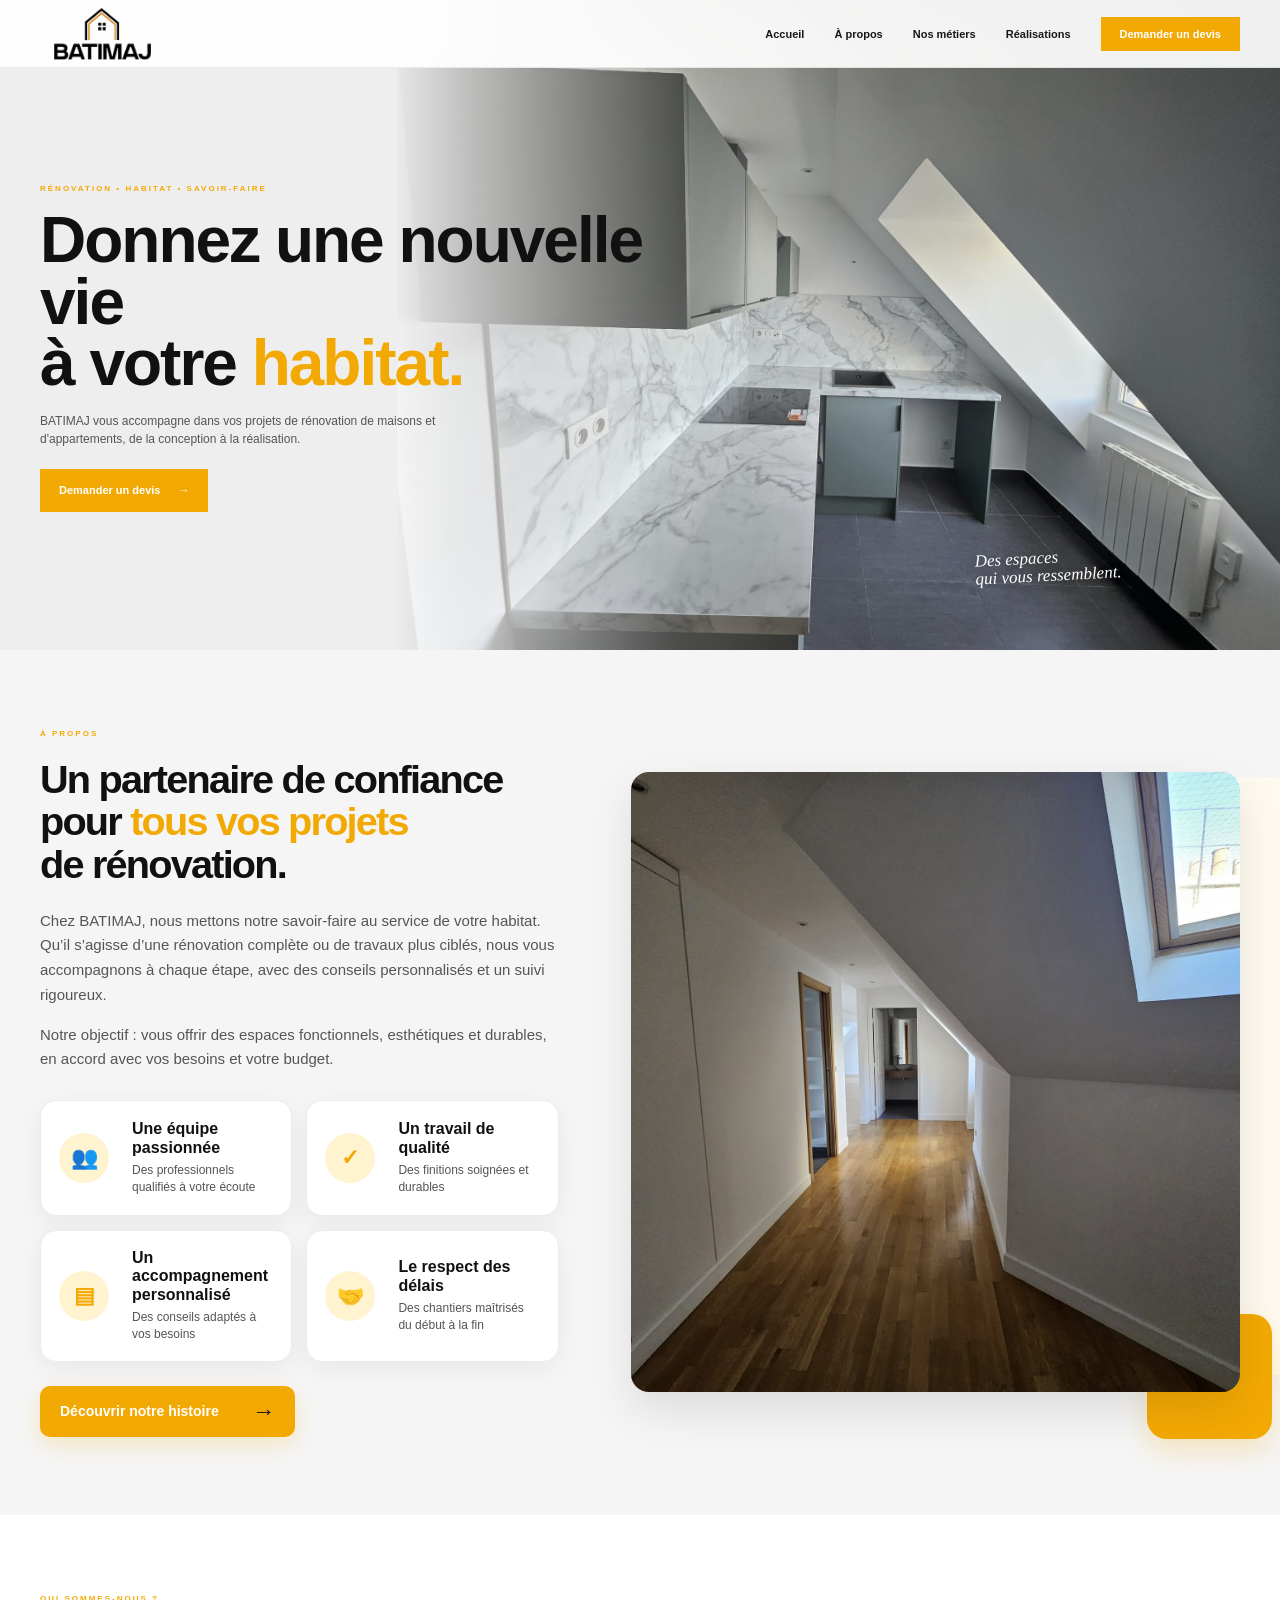
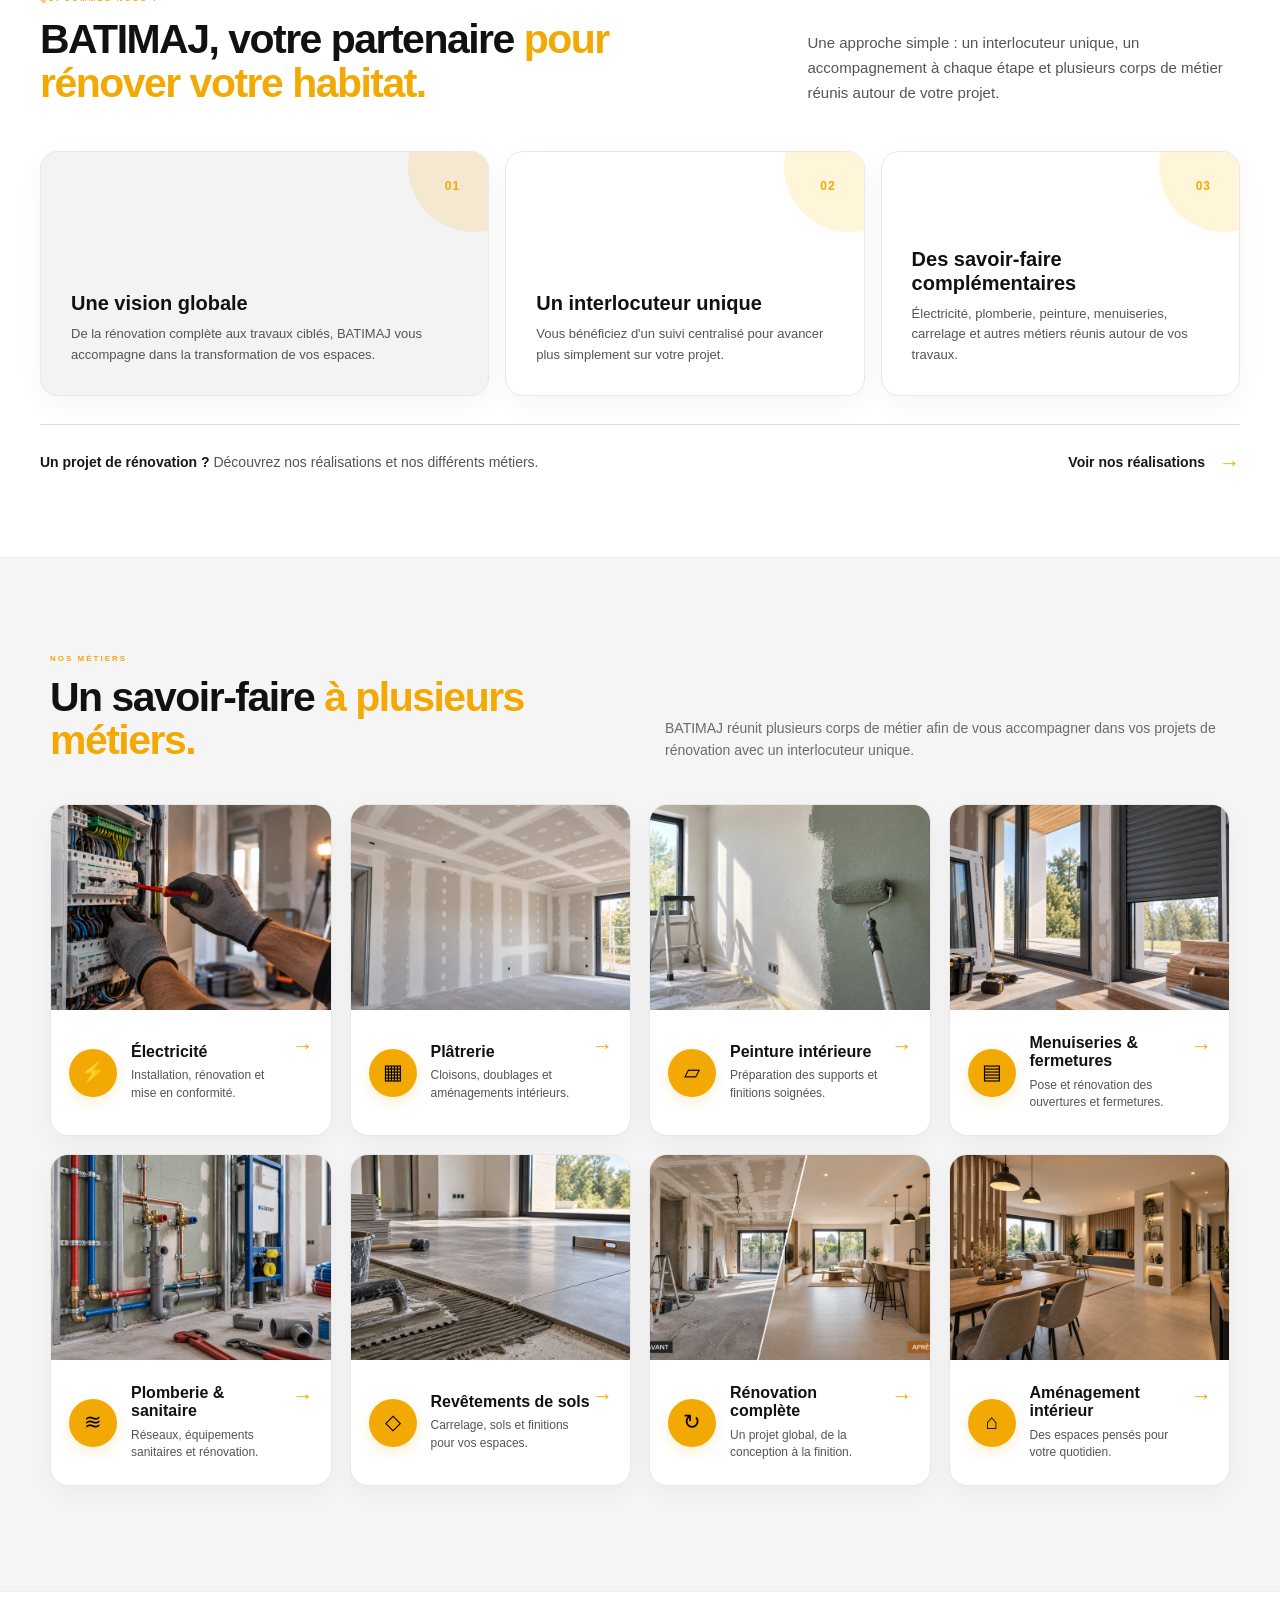
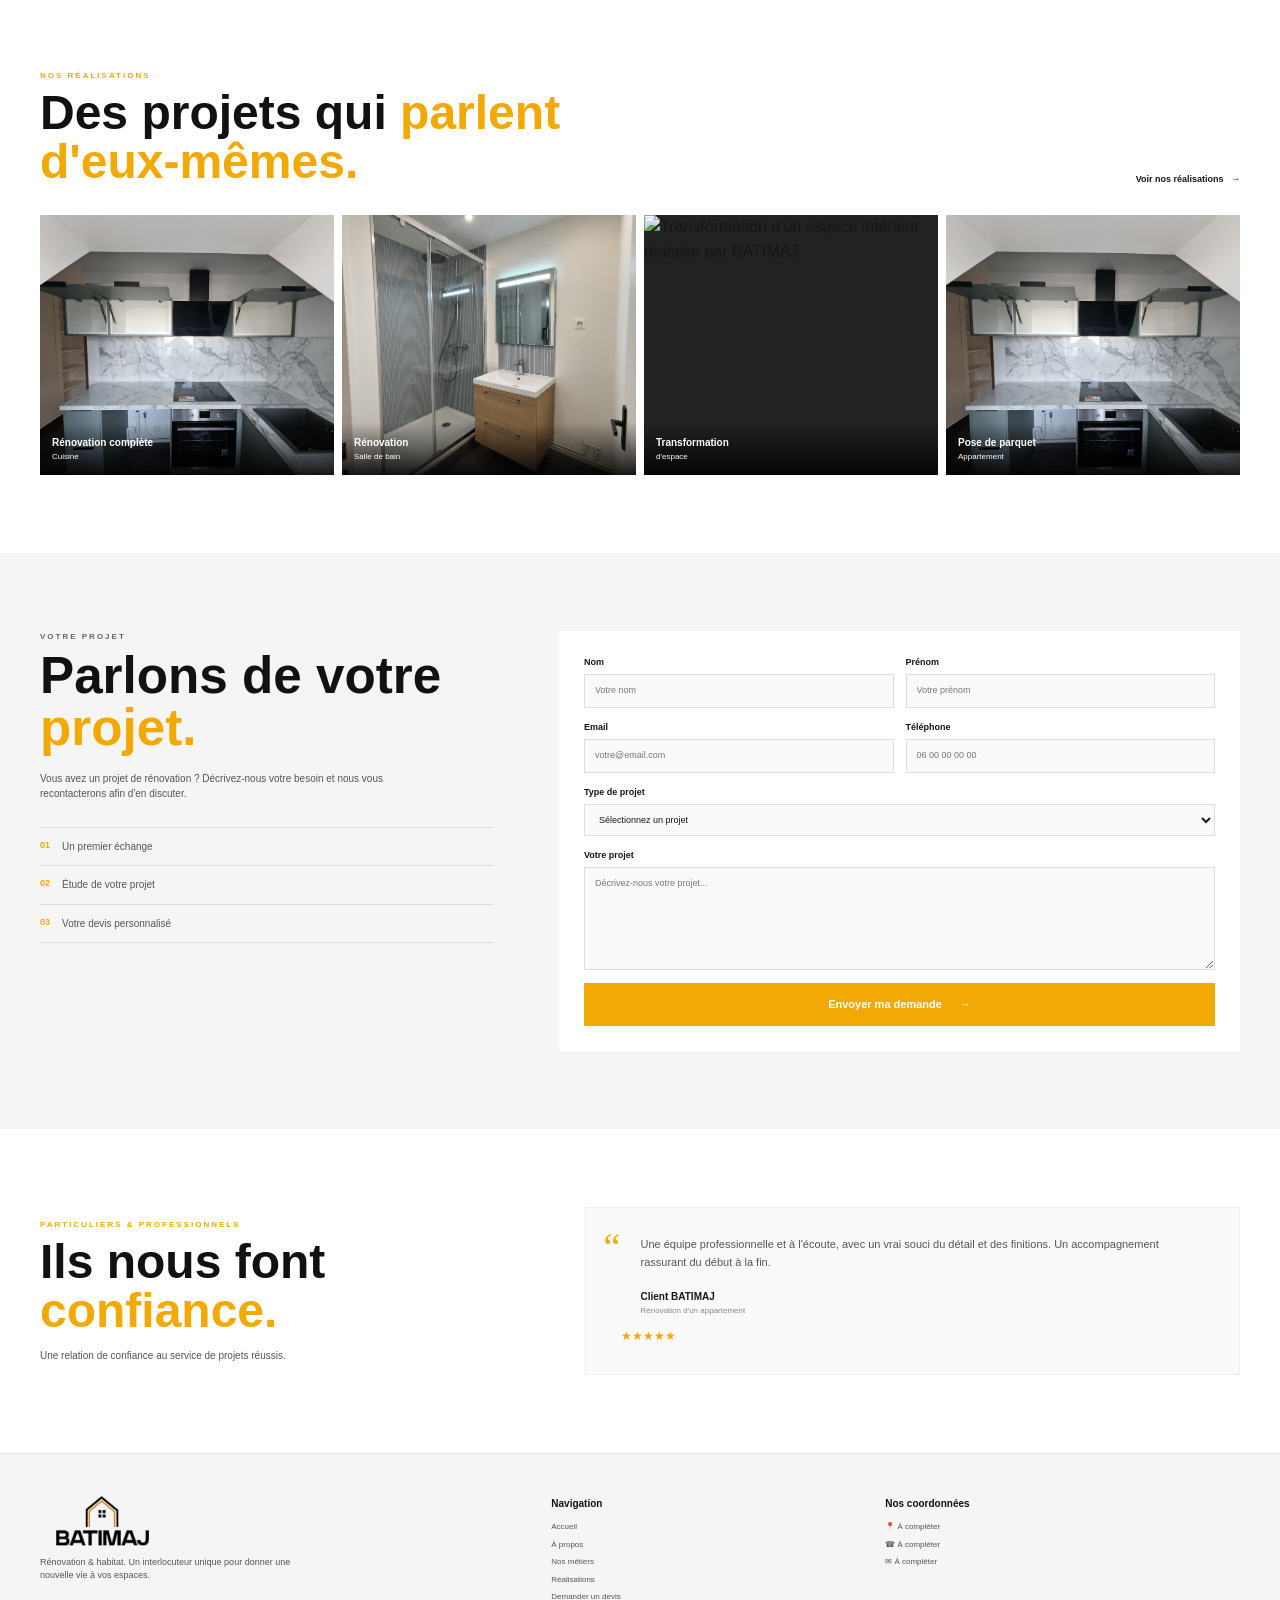
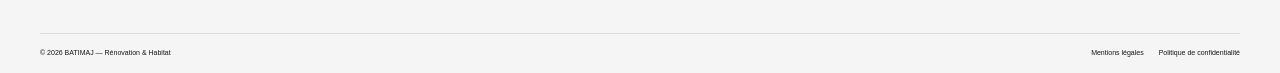
==== commit 11f2e32a: "enlever les voir projet" ====
--- a/index.html
+++ b/index.html
@@ -7,7 +7,7 @@
     <meta name="viewport" content="width=device-width, initial-scale=1.0">
 
     <title>BATIMAJ | Entreprise de rénovation de maisons et appartements</title>
-    <link rel="icon" type="image/png" href="images/logo.png">
+    <link rel="icon" type="image/png" href="images/favicon.png">
 
     <meta
         name="description"
@@ -474,7 +474,7 @@
                         <div class="project-caption">
                             <strong>Rénovation complète</strong>
                             <span>Cuisine</span>
-                            <a href="#devis" aria-label="Demander un projet similaire">Voir le projet →</a>
+                            <!-- <a href="#devis" aria-label="Demander un projet similaire">Voir le projet →</a> -->
                         </div>
                     </article>
 
@@ -485,7 +485,7 @@
                         <div class="project-caption">
                             <strong>Rénovation</strong>
                             <span>Salle de bain</span>
-                            <a href="#devis" aria-label="Demander un projet similaire">Voir le projet →</a>
+                            <!--  <a href="#devis" aria-label="Demander un projet similaire">Voir le projet →</a> -->
                         </div>
                     </article>
 
@@ -496,7 +496,7 @@
                         <div class="project-caption">
                             <strong>Transformation</strong>
                             <span>d'espace</span>
-                            <a href="#devis" aria-label="Demander un projet similaire">Voir le projet →</a>
+                            <!-- <a href="#devis" aria-label="Demander un projet similaire">Voir le projet →</a> -->
                         </div>
                     </article>
 
@@ -507,7 +507,7 @@
                         <div class="project-caption">
                             <strong>Pose de parquet</strong>
                             <span>Appartement</span>
-                            <a href="#devis" aria-label="Demander un projet similaire">Voir le projet →</a>
+                            <!-- <a href="#devis" aria-label="Demander un projet similaire">Voir le projet →</a> -->
                         </div>
                     </article>
                 </div>
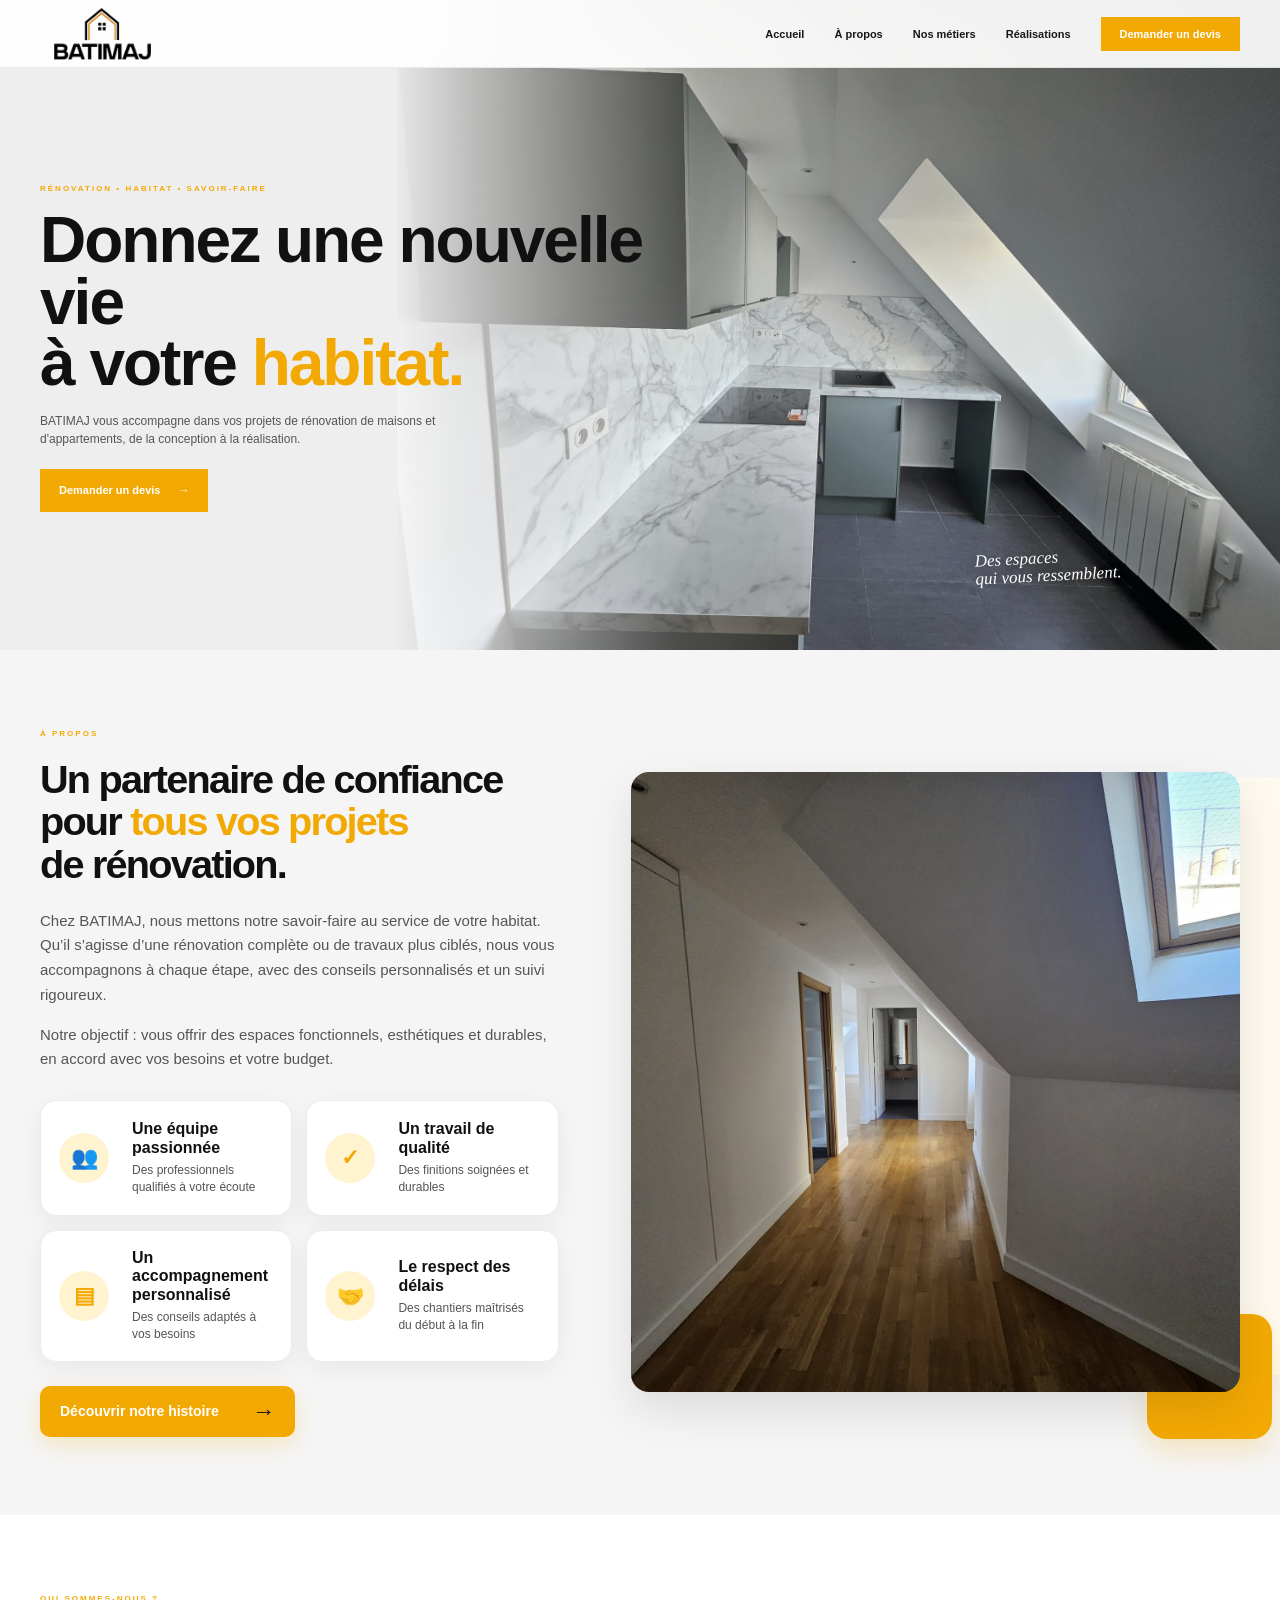
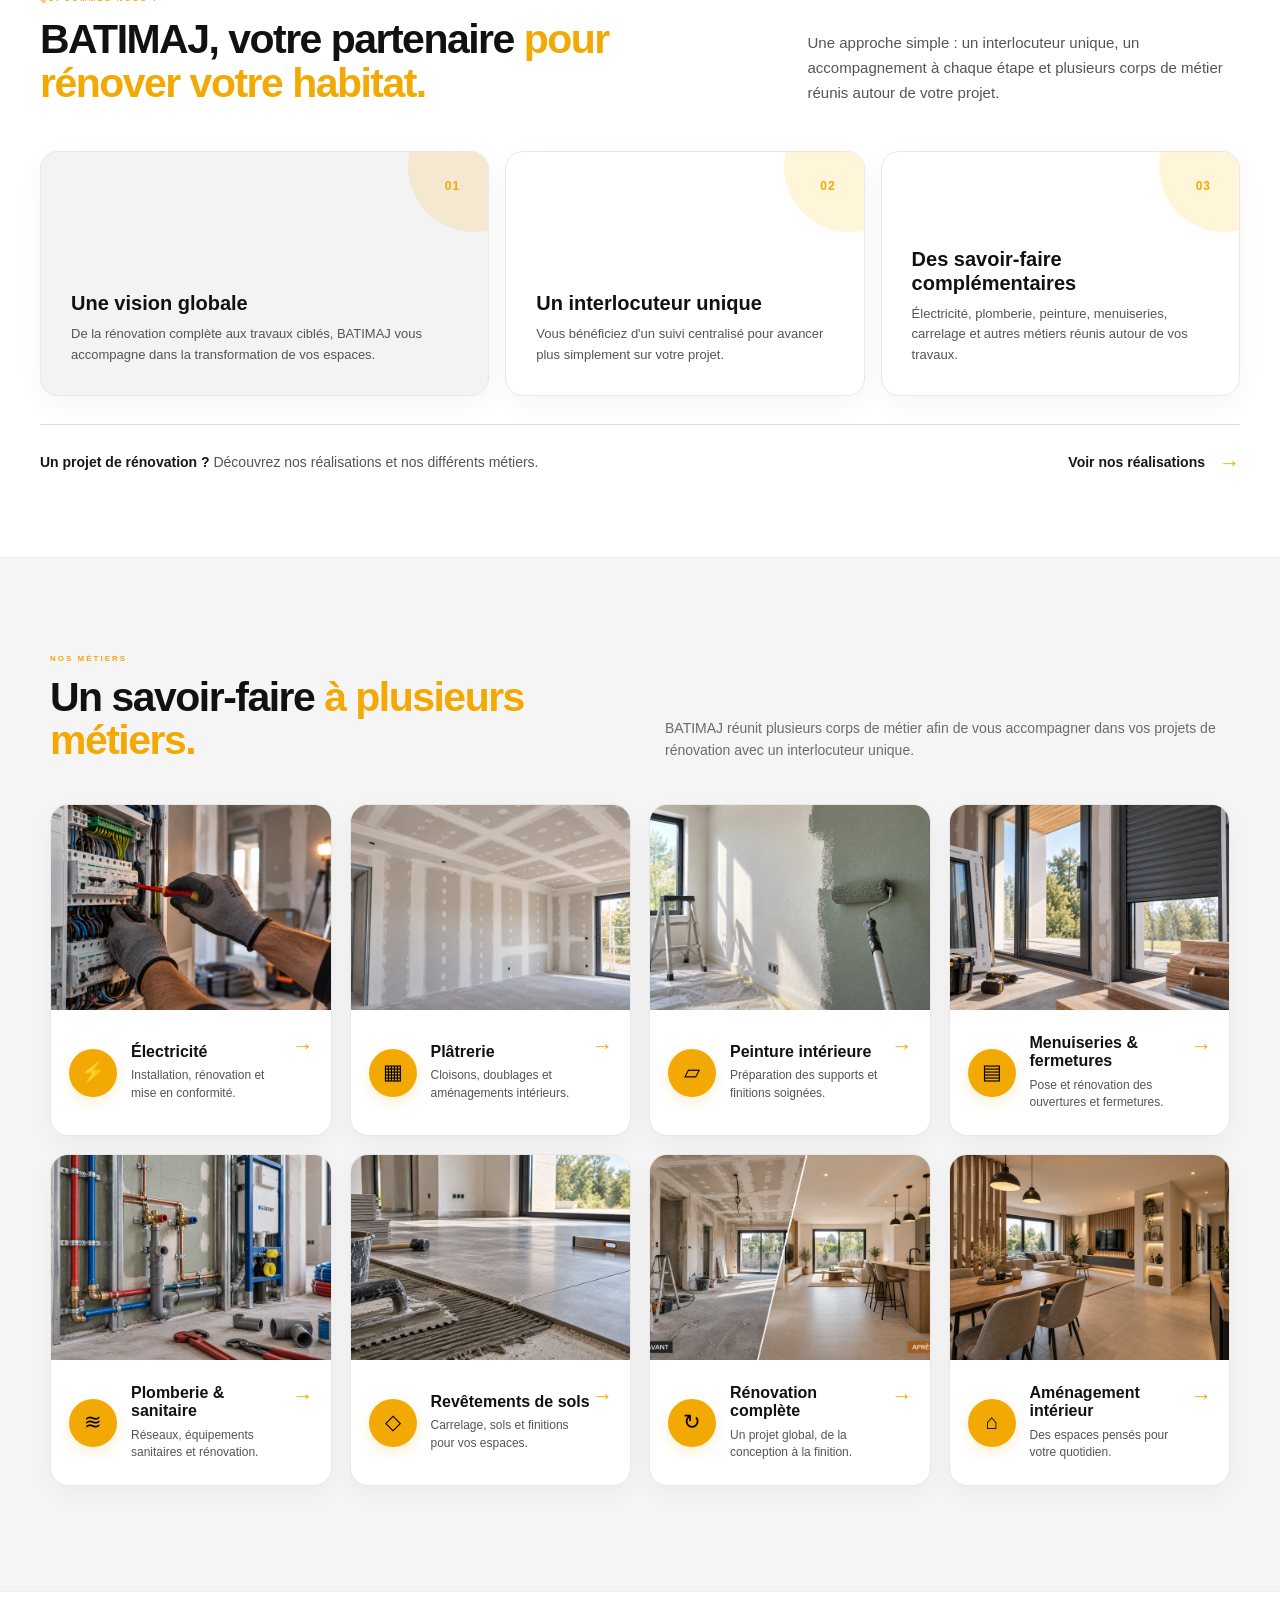
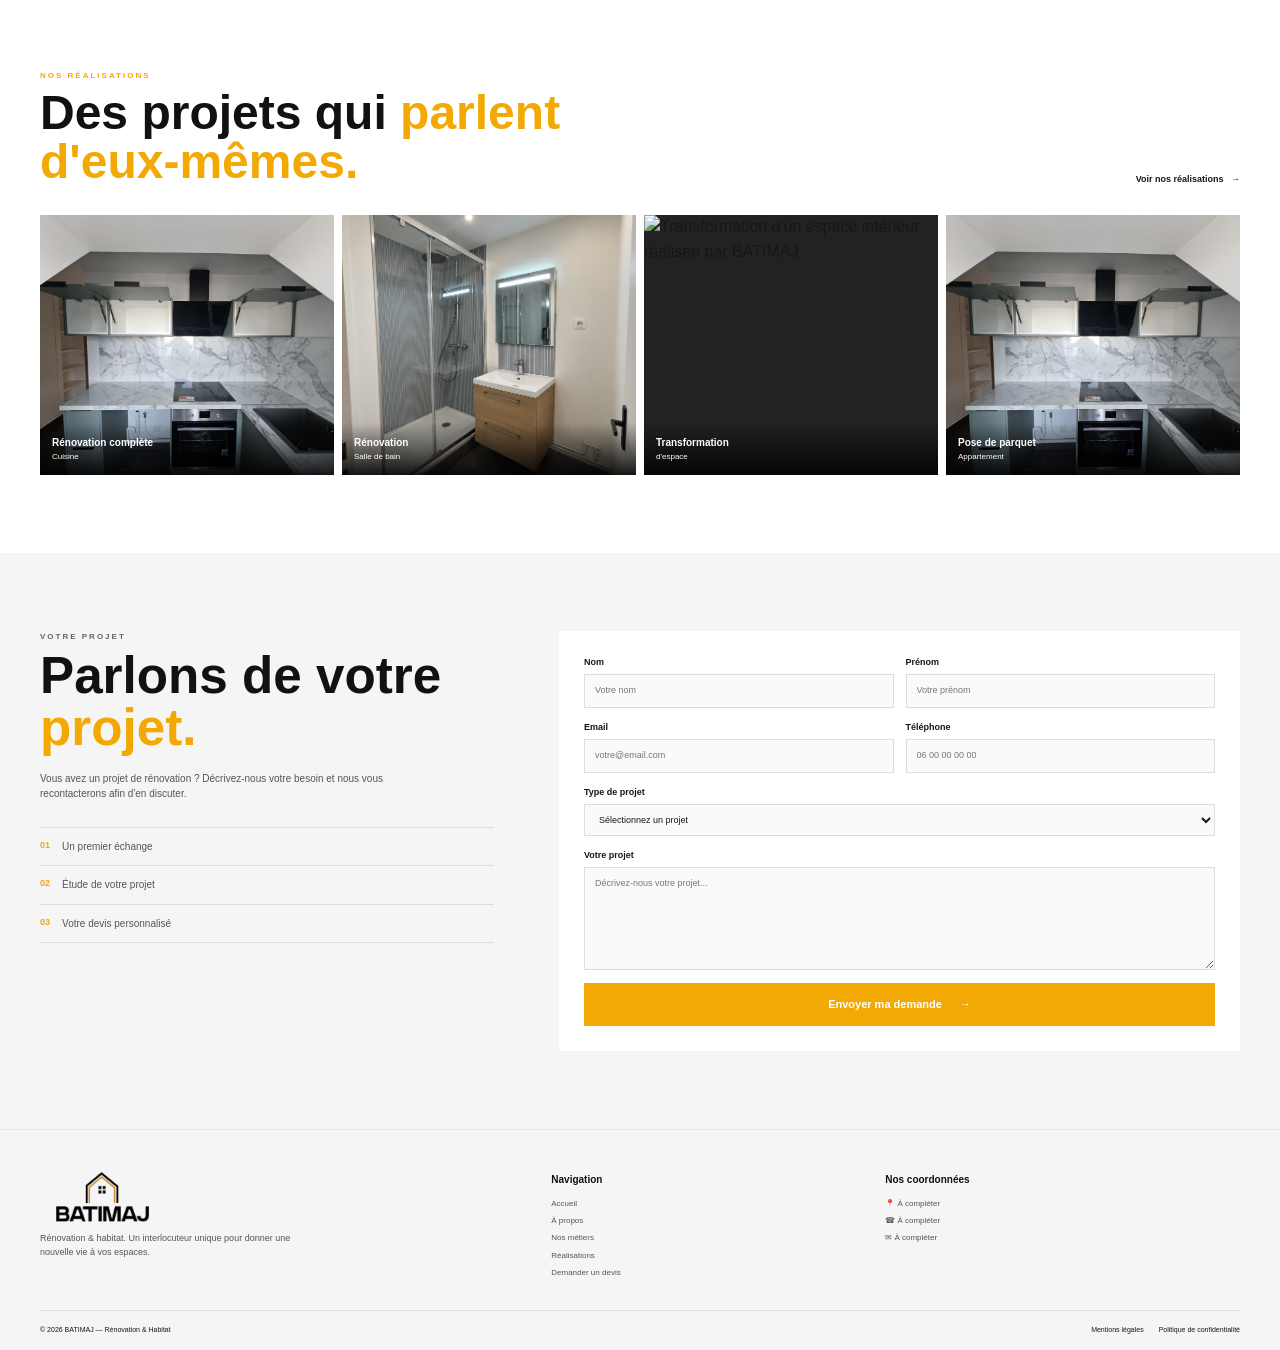
==== commit f26ad60b: "last section remove" ====
--- a/index.html
+++ b/index.html
@@ -798,7 +798,7 @@
 
 
 
-        <section id="avis" class="testimonials section" aria-labelledby="testimonials-title">
+<!--      <section id="avis" class="testimonials section" aria-labelledby="testimonials-title">
             <div class="section-container testimonials-layout">
                 <div>
                     <p class="section-label">PARTICULIERS & PROFESSIONNELS</p>
@@ -826,7 +826,7 @@
                 </article>
             </div>
         </section>
-
+-->  
     <!-- =====================================================
          FOOTER
          ===================================================== -->
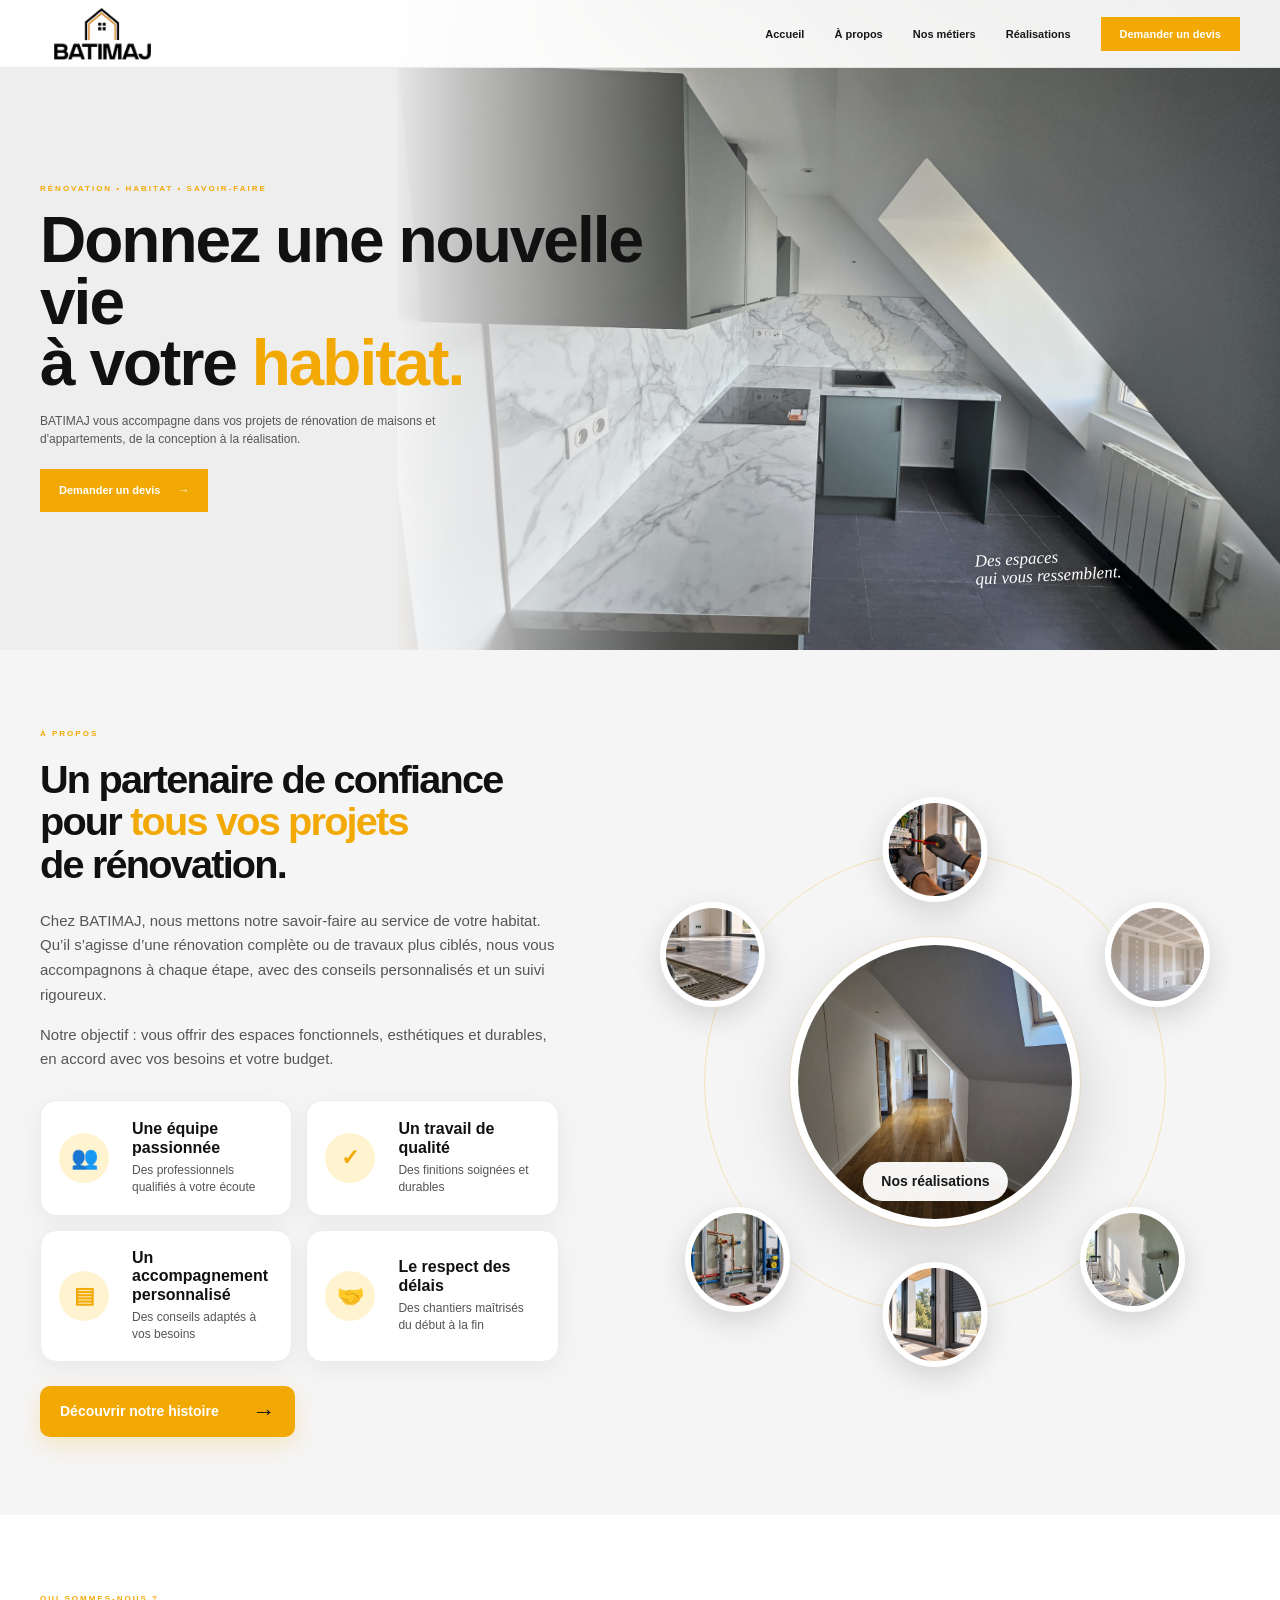
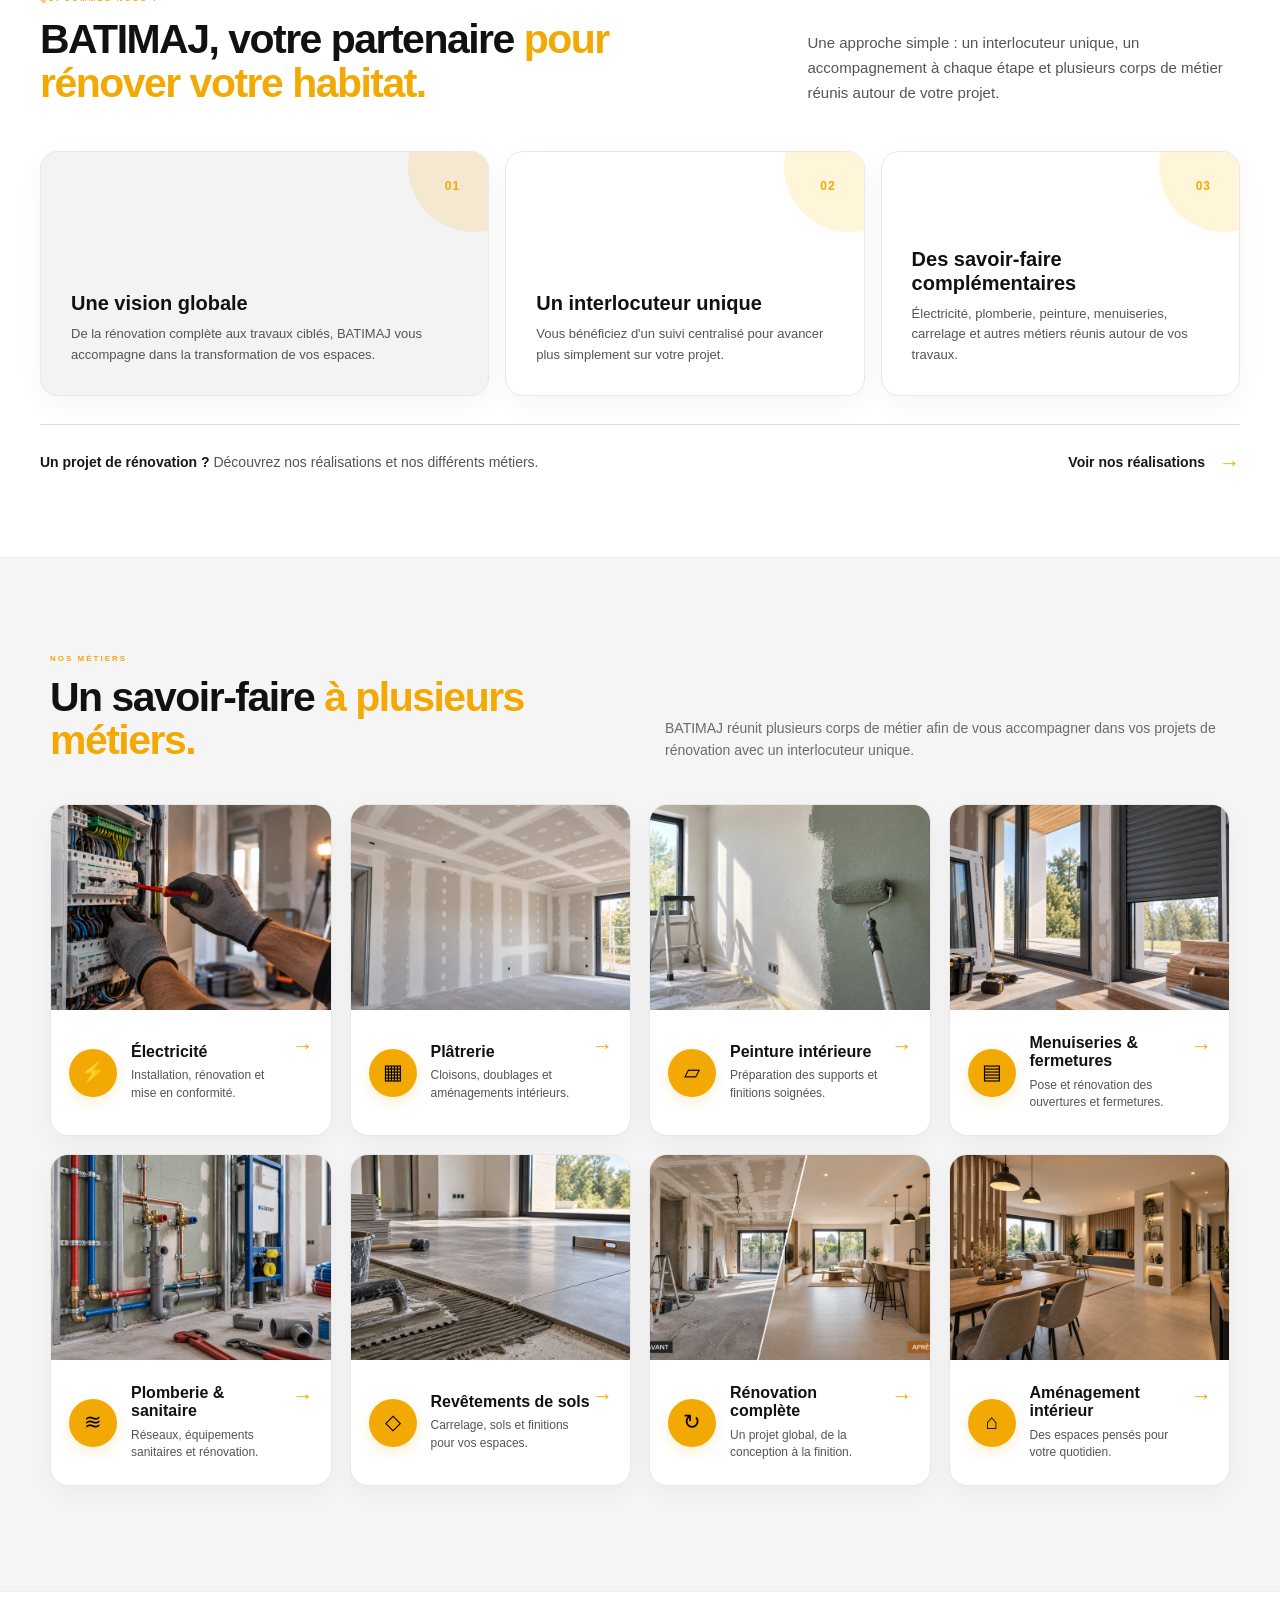
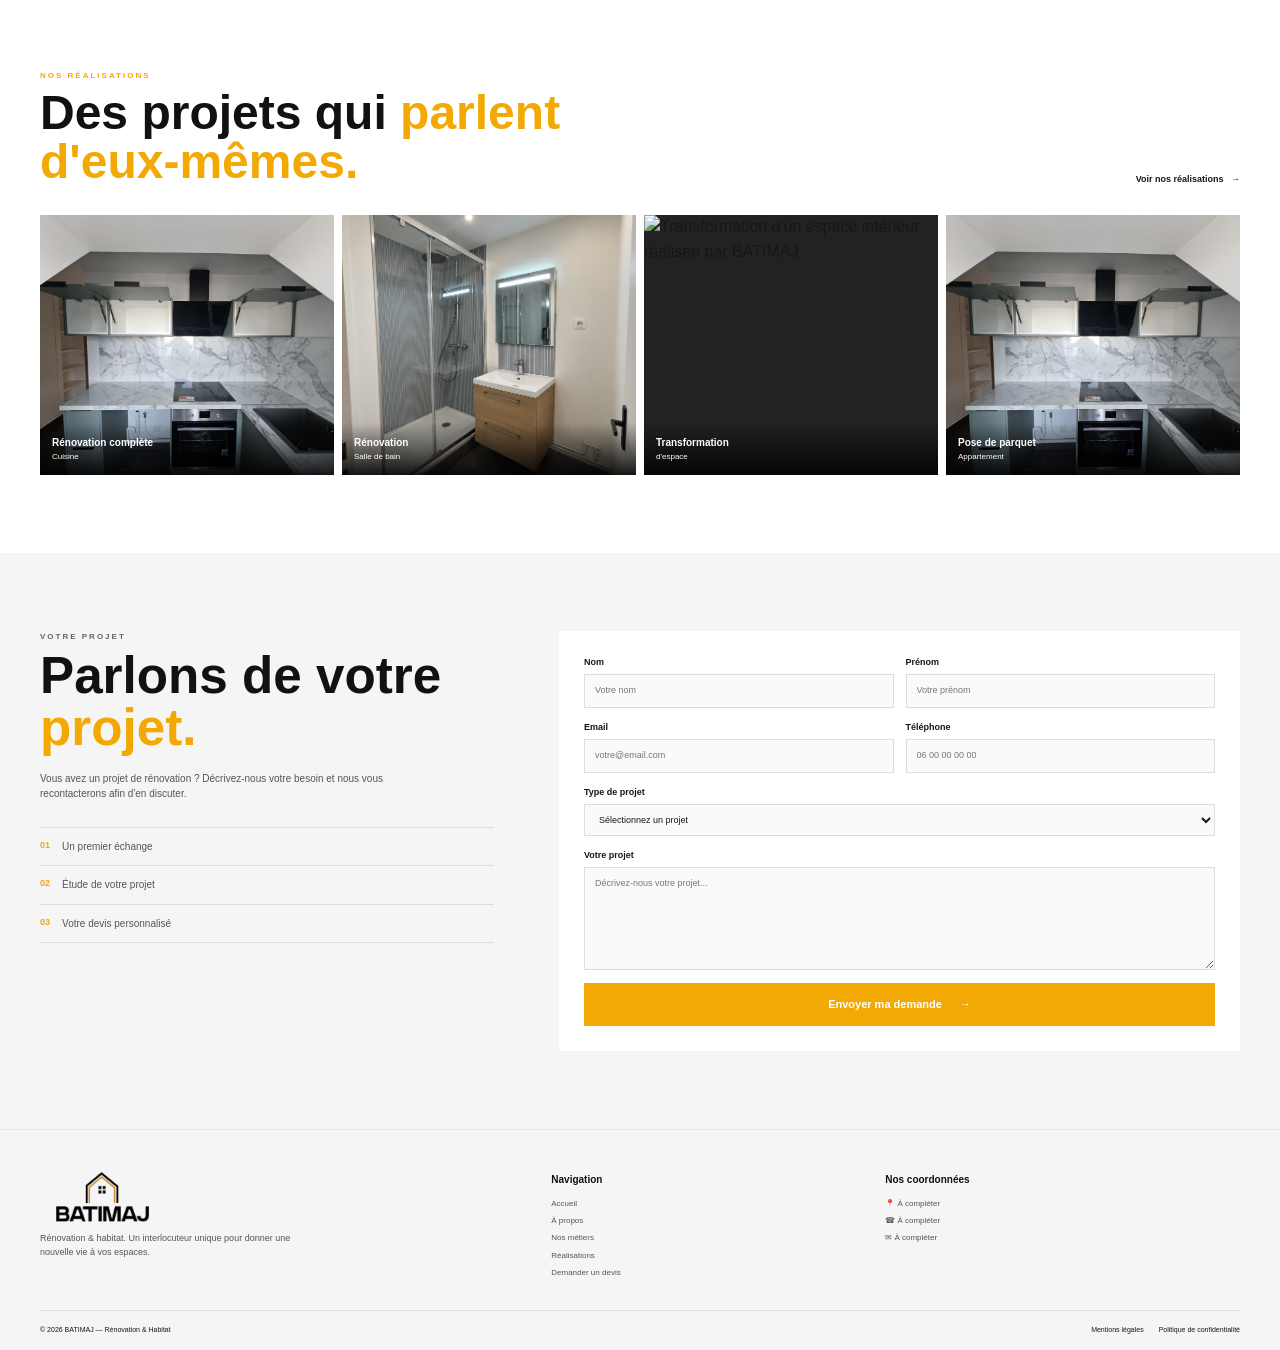
==== commit 208bc925: "update carrousselle" ====
--- a/index.html
+++ b/index.html
@@ -50,6 +50,85 @@
 
 </head>
 
+<script>
+document.addEventListener("DOMContentLoaded", () => {
+
+    const mainImage = document.getElementById("about-carousel-main");
+    const mainTitle = document.getElementById("about-carousel-title");
+
+    const items = document.querySelectorAll(".about-carousel-item");
+
+    if (!mainImage || !mainTitle || !items.length) {
+        return;
+    }
+
+
+    function changeMainImage(item) {
+
+        const newImage = item.dataset.image;
+        const newTitle = item.dataset.title;
+
+        if (!newImage) {
+            return;
+        }
+
+
+        /*
+         * Petite transition de sortie
+         */
+
+        mainImage.style.opacity = "0";
+
+
+        setTimeout(() => {
+
+            mainImage.src = newImage;
+            mainImage.alt = "Réalisation BATIMAJ - " + newTitle;
+
+            mainTitle.textContent = newTitle;
+
+            mainImage.style.opacity = "1";
+
+        }, 180);
+
+
+        /*
+         * Photo active
+         */
+
+        items.forEach(element => {
+            element.classList.remove("active");
+        });
+
+        item.classList.add("active");
+    }
+
+
+    /*
+     * PC :
+     * changement au survol
+     */
+
+    items.forEach(item => {
+
+        item.addEventListener("mouseenter", () => {
+            changeMainImage(item);
+        });
+
+
+        /*
+         * Mobile :
+         * changement au toucher / clic
+         */
+
+        item.addEventListener("click", () => {
+            changeMainImage(item);
+        });
+
+    });
+
+});
+</script>
 
 <body>
 
@@ -273,17 +352,116 @@
                     </div>
 
                     <div class="about-visual">
-                        <div class="about-visual-backdrop" aria-hidden="true"></div>
-
-                        <div class="about-image">
-                            <img
-                                src="images/about.jpg"
-                                alt="Rénovation intérieure réalisée par BATIMAJ"
-                                loading="lazy"
-                            >
-                        </div>
-
-                        <div class="about-orange-shape" aria-hidden="true"></div>
+                         <div class="about-carousel" aria-label="Quelques réalisations BATIMAJ">
+
+        <!-- Cercle central -->
+        <div class="about-carousel-center">
+
+            <img
+                id="about-carousel-main"
+                src="images/about.jpg"
+                alt="Rénovation intérieure réalisée par BATIMAJ"
+            >
+
+            <div class="about-carousel-caption">
+                <span id="about-carousel-title">
+                    Nos réalisations
+                </span>
+            </div>
+
+        </div>
+
+
+        <!-- Photo 1 -->
+        <button
+            class="about-carousel-item item-1"
+            type="button"
+            data-image="images/metier-electricite.jpg"
+            data-title="Électricité"
+            aria-label="Voir nos réalisations en électricité"
+        >
+            <img
+                src="images/metier-electricite.jpg"
+                alt="Réalisation électrique BATIMAJ"
+            >
+        </button>
+
+
+        <!-- Photo 2 -->
+        <button
+            class="about-carousel-item item-2"
+            type="button"
+            data-image="images/metier-platrerie.jpg"
+            data-title="Plâtrerie"
+            aria-label="Voir nos réalisations en plâtrerie"
+        >
+            <img
+                src="images/metier-platrerie.jpg"
+                alt="Réalisation de plâtrerie BATIMAJ"
+            >
+        </button>
+
+
+        <!-- Photo 3 -->
+        <button
+            class="about-carousel-item item-3"
+            type="button"
+            data-image="images/metier-peinture.jpg"
+            data-title="Peinture"
+            aria-label="Voir nos réalisations en peinture"
+        >
+            <img
+                src="images/metier-peinture.jpg"
+                alt="Réalisation de peinture BATIMAJ"
+            >
+        </button>
+
+
+        <!-- Photo 4 -->
+        <button
+            class="about-carousel-item item-4"
+            type="button"
+            data-image="images/metier-menuiseries.jpg"
+            data-title="Menuiseries"
+            aria-label="Voir nos réalisations en menuiseries"
+        >
+            <img
+                src="images/metier-menuiseries.jpg"
+                alt="Réalisation de menuiseries BATIMAJ"
+            >
+        </button>
+
+
+        <!-- Photo 5 -->
+        <button
+            class="about-carousel-item item-5"
+            type="button"
+            data-image="images/metier-plomberie.jpg"
+            data-title="Plomberie"
+            aria-label="Voir nos réalisations en plomberie"
+        >
+            <img
+                src="images/metier-plomberie.jpg"
+                alt="Réalisation de plomberie BATIMAJ"
+            >
+        </button>
+
+
+        <!-- Photo 6 -->
+        <button
+            class="about-carousel-item item-6"
+            type="button"
+            data-image="images/metier-carrelage.jpg"
+            data-title="Carrelage"
+            aria-label="Voir nos réalisations en carrelage"
+        >
+            <img
+                src="images/metier-carrelage.jpg"
+                alt="Réalisation de carrelage BATIMAJ"
+            >
+        </button>
+
+    </div>
                     </div>
 
                 </div>
@@ -861,8 +1039,8 @@
         <div class="footer-bottom">
             <span>© 2026 BATIMAJ — Rénovation & Habitat</span>
             <div>
-                <a href="#">Mentions légales</a>
-                <a href="#">Politique de confidentialité</a>
+                <a href="mentions-legales.html">Mentions légales</a>
+                <a href="politique-confidentialite.html">Politique de confidentialité</a>
             </div>
         </div>
     </footer>
--- a/css/style.css
+++ b/css/style.css
@@ -1630,3 +1630,423 @@
 .service-icon {
     background: var(--orange);
 }
+
+/* =========================================================
+   CARROUSEL CIRCULAIRE - SECTION À PROPOS
+   ========================================================= */
+
+.about-visual {
+    position: relative;
+    min-height: 600px;
+    display: flex;
+    align-items: center;
+    justify-content: center;
+}
+
+
+/* Zone générale du carrousel */
+
+.about-carousel {
+    position: relative;
+    width: 570px;
+    height: 570px;
+    max-width: 100%;
+}
+
+
+/* Cercle central */
+
+.about-carousel-center {
+    position: absolute;
+    top: 50%;
+    left: 50%;
+    width: 290px;
+    height: 290px;
+
+    transform: translate(-50%, -50%);
+
+    border-radius: 50%;
+    overflow: hidden;
+
+    background: #fff;
+
+    border: 8px solid #fff;
+
+    box-shadow:
+        0 20px 60px rgba(0, 0, 0, 0.15),
+        0 0 0 1px rgba(243, 169, 4, 0.15);
+
+    z-index: 5;
+}
+
+
+/* Image centrale */
+
+.about-carousel-center img {
+    width: 100%;
+    height: 100%;
+
+    object-fit: cover;
+
+    display: block;
+
+    transition:
+        opacity 0.25s ease,
+        transform 0.45s ease;
+}
+
+
+/* Petit effet zoom */
+
+.about-carousel-center:hover img {
+    transform: scale(1.04);
+}
+
+
+/* Texte sur la photo centrale */
+
+.about-carousel-caption {
+    position: absolute;
+
+    left: 50%;
+    bottom: 18px;
+
+    transform: translateX(-50%);
+
+    background: rgba(255, 255, 255, 0.95);
+
+    padding: 9px 18px;
+
+    border-radius: 999px;
+
+    white-space: nowrap;
+
+    box-shadow: 0 8px 25px rgba(0, 0, 0, 0.12);
+
+    font-size: 14px;
+    font-weight: 700;
+
+    color: #111;
+
+    z-index: 2;
+}
+
+
+/* Cercle décoratif autour */
+
+.about-carousel::before {
+    content: "";
+
+    position: absolute;
+
+    top: 50%;
+    left: 50%;
+
+    width: 460px;
+    height: 460px;
+
+    transform: translate(-50%, -50%);
+
+    border: 1px solid rgba(243, 169, 4, 0.25);
+
+    border-radius: 50%;
+
+    pointer-events: none;
+}
+
+
+/* Petites photos */
+
+.about-carousel-item {
+    position: absolute;
+
+    width: 105px;
+    height: 105px;
+
+    padding: 0;
+
+    border: 6px solid #fff;
+
+    border-radius: 50%;
+
+    overflow: hidden;
+
+    background: #fff;
+
+    cursor: pointer;
+
+    box-shadow:
+        0 10px 30px rgba(0, 0, 0, 0.14);
+
+    z-index: 6;
+
+    transition:
+        transform 0.35s cubic-bezier(.2,.8,.2,1),
+        box-shadow 0.35s ease;
+}
+
+
+/* Images */
+
+.about-carousel-item img {
+    width: 100%;
+    height: 100%;
+
+    object-fit: cover;
+
+    display: block;
+
+    transition: transform 0.45s ease;
+}
+
+
+/* Hover */
+
+.about-carousel-item:hover {
+    box-shadow:
+        0 18px 40px rgba(0, 0, 0, 0.20),
+        0 0 0 3px rgba(243, 169, 4, 0.75);
+}
+
+.about-carousel-item:hover img {
+    transform: scale(1.12);
+}
+
+
+/* =========================================================
+   POSITION DES 6 PHOTOS
+   ========================================================= */
+
+
+/* Haut */
+
+.about-carousel-item.item-1 {
+    top: 0;
+    left: 50%;
+
+    transform: translateX(-50%);
+}
+
+
+/* Haut droite */
+
+.about-carousel-item.item-2 {
+    top: 105px;
+    right: 10px;
+}
+
+
+/* Bas droite */
+
+.about-carousel-item.item-3 {
+    bottom: 55px;
+    right: 35px;
+}
+
+
+/* Bas */
+
+.about-carousel-item.item-4 {
+    bottom: 0;
+    left: 50%;
+
+    transform: translateX(-50%);
+}
+
+
+/* Bas gauche */
+
+.about-carousel-item.item-5 {
+    bottom: 55px;
+    left: 35px;
+}
+
+
+/* Haut gauche */
+
+.about-carousel-item.item-6 {
+    top: 105px;
+    left: 10px;
+}
+
+
+/* =========================================================
+   PETITE ANIMATION QUAND UNE PHOTO EST ACTIVE
+   ========================================================= */
+
+.about-carousel-item.active {
+    box-shadow:
+        0 15px 35px rgba(0, 0, 0, 0.20),
+        0 0 0 3px #F3A904;
+}
+
+
+/* =========================================================
+   TABLETTE
+   ========================================================= */
+
+@media (max-width: 1100px) {
+
+    .about-carousel {
+        width: 500px;
+        height: 500px;
+    }
+
+    .about-carousel-center {
+        width: 250px;
+        height: 250px;
+    }
+
+    .about-carousel::before {
+        width: 400px;
+        height: 400px;
+    }
+
+    .about-carousel-item {
+        width: 90px;
+        height: 90px;
+    }
+
+}
+
+
+/* =========================================================
+   MOBILE
+   ========================================================= */
+
+@media (max-width: 768px) {
+
+    .about-visual {
+        min-height: auto;
+
+        margin-top: 35px;
+
+        width: 100%;
+    }
+
+
+    .about-carousel {
+        width: 360px;
+        height: 390px;
+
+        margin: 0 auto;
+    }
+
+
+    .about-carousel-center {
+        width: 190px;
+        height: 190px;
+    }
+
+
+    .about-carousel::before {
+        width: 300px;
+        height: 300px;
+    }
+
+
+    .about-carousel-item {
+        width: 72px;
+        height: 72px;
+
+        border-width: 4px;
+    }
+
+
+    /* Haut */
+
+    .about-carousel-item.item-1 {
+        top: 0;
+    }
+
+
+    /* Haut droite */
+
+    .about-carousel-item.item-2 {
+        top: 70px;
+        right: 5px;
+    }
+
+
+    /* Bas droite */
+
+    .about-carousel-item.item-3 {
+        bottom: 55px;
+        right: 15px;
+    }
+
+
+    /* Bas */
+
+    .about-carousel-item.item-4 {
+        bottom: 0;
+    }
+
+
+    /* Bas gauche */
+
+    .about-carousel-item.item-5 {
+        bottom: 55px;
+        left: 15px;
+    }
+
+
+    /* Haut gauche */
+
+    .about-carousel-item.item-6 {
+        top: 70px;
+        left: 5px;
+    }
+
+
+    .about-carousel-caption {
+        bottom: 10px;
+
+        padding: 7px 13px;
+
+        font-size: 12px;
+    }
+
+}
+
+
+/* =========================================================
+   PETITS TÉLÉPHONES
+   ========================================================= */
+
+@media (max-width: 400px) {
+
+    .about-carousel {
+        width: 320px;
+        height: 350px;
+    }
+
+
+    .about-carousel-center {
+        width: 165px;
+        height: 165px;
+    }
+
+
+    .about-carousel::before {
+        width: 270px;
+        height: 270px;
+    }
+
+
+    .about-carousel-item {
+        width: 64px;
+        height: 64px;
+    }
+
+
+    .about-carousel-item.item-2 {
+        top: 65px;
+    }
+
+
+    .about-carousel-item.item-6 {
+        top: 65px;
+    }
+
+}
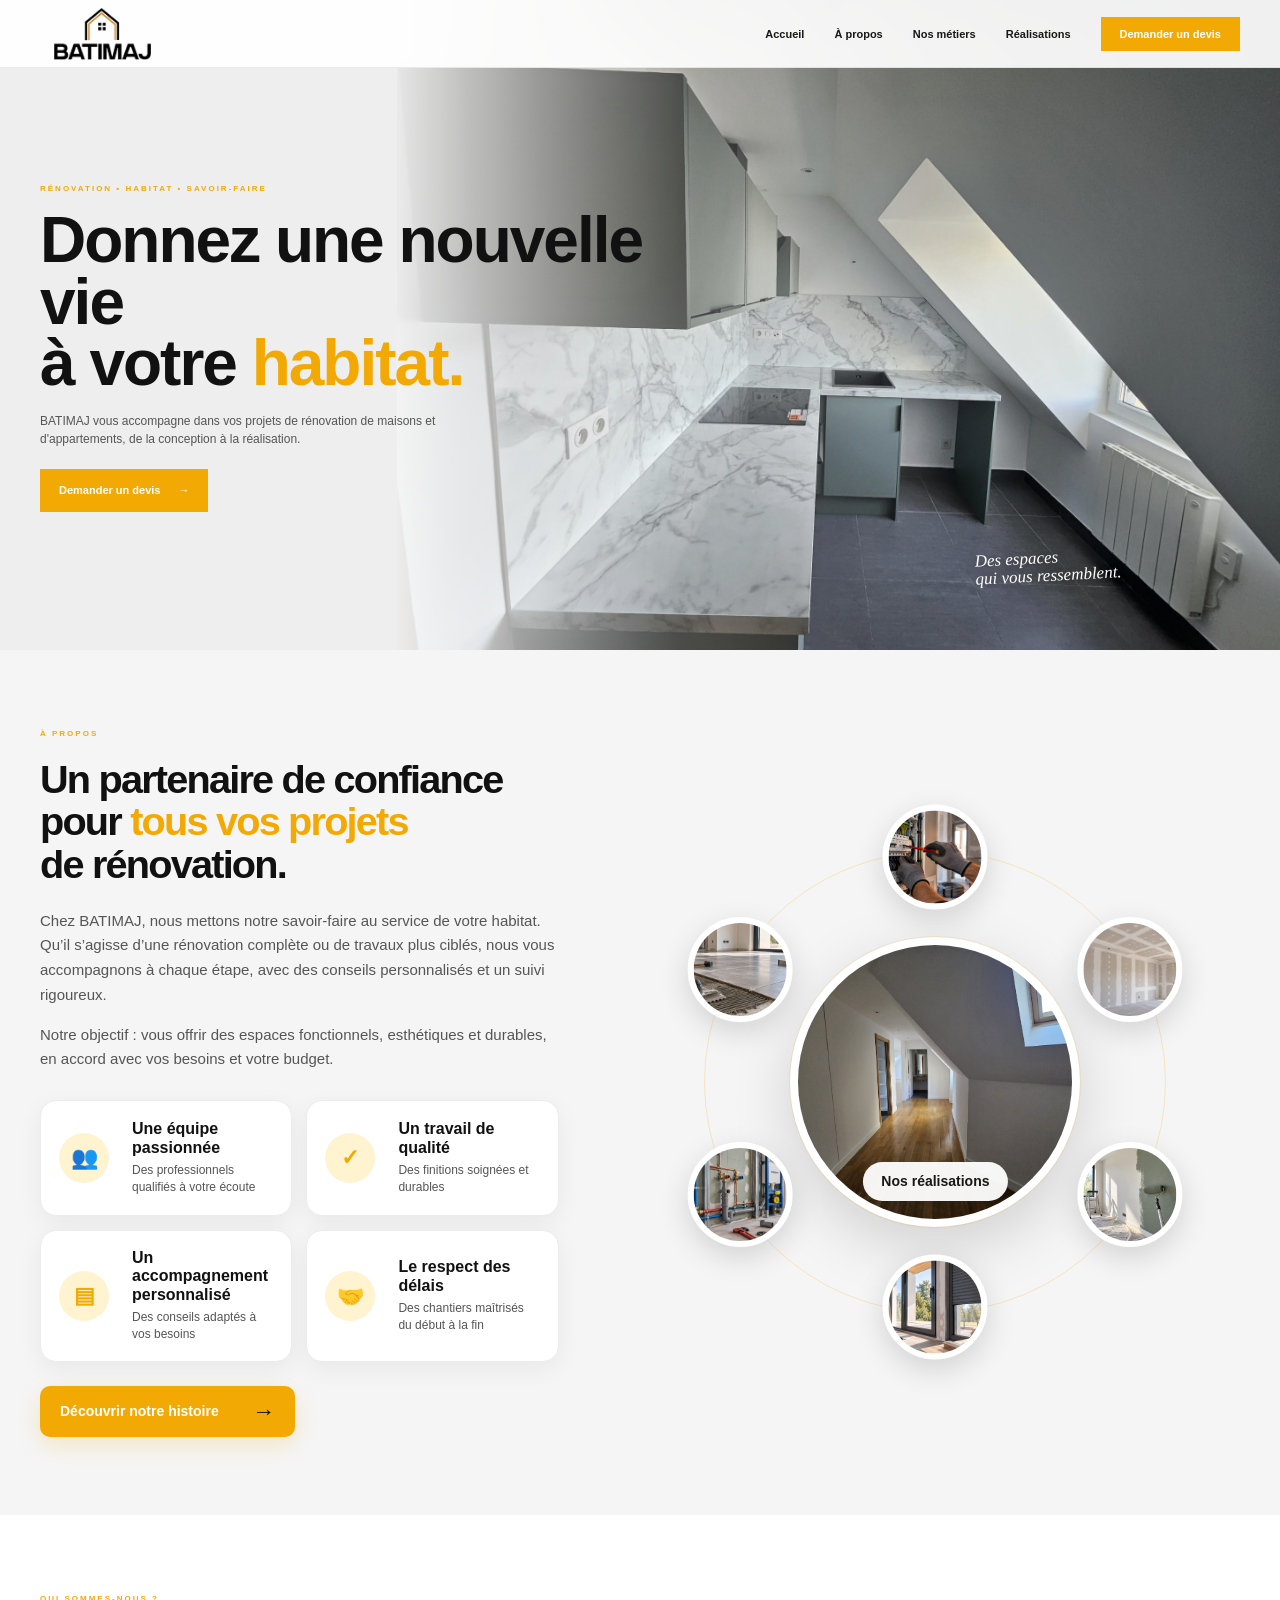
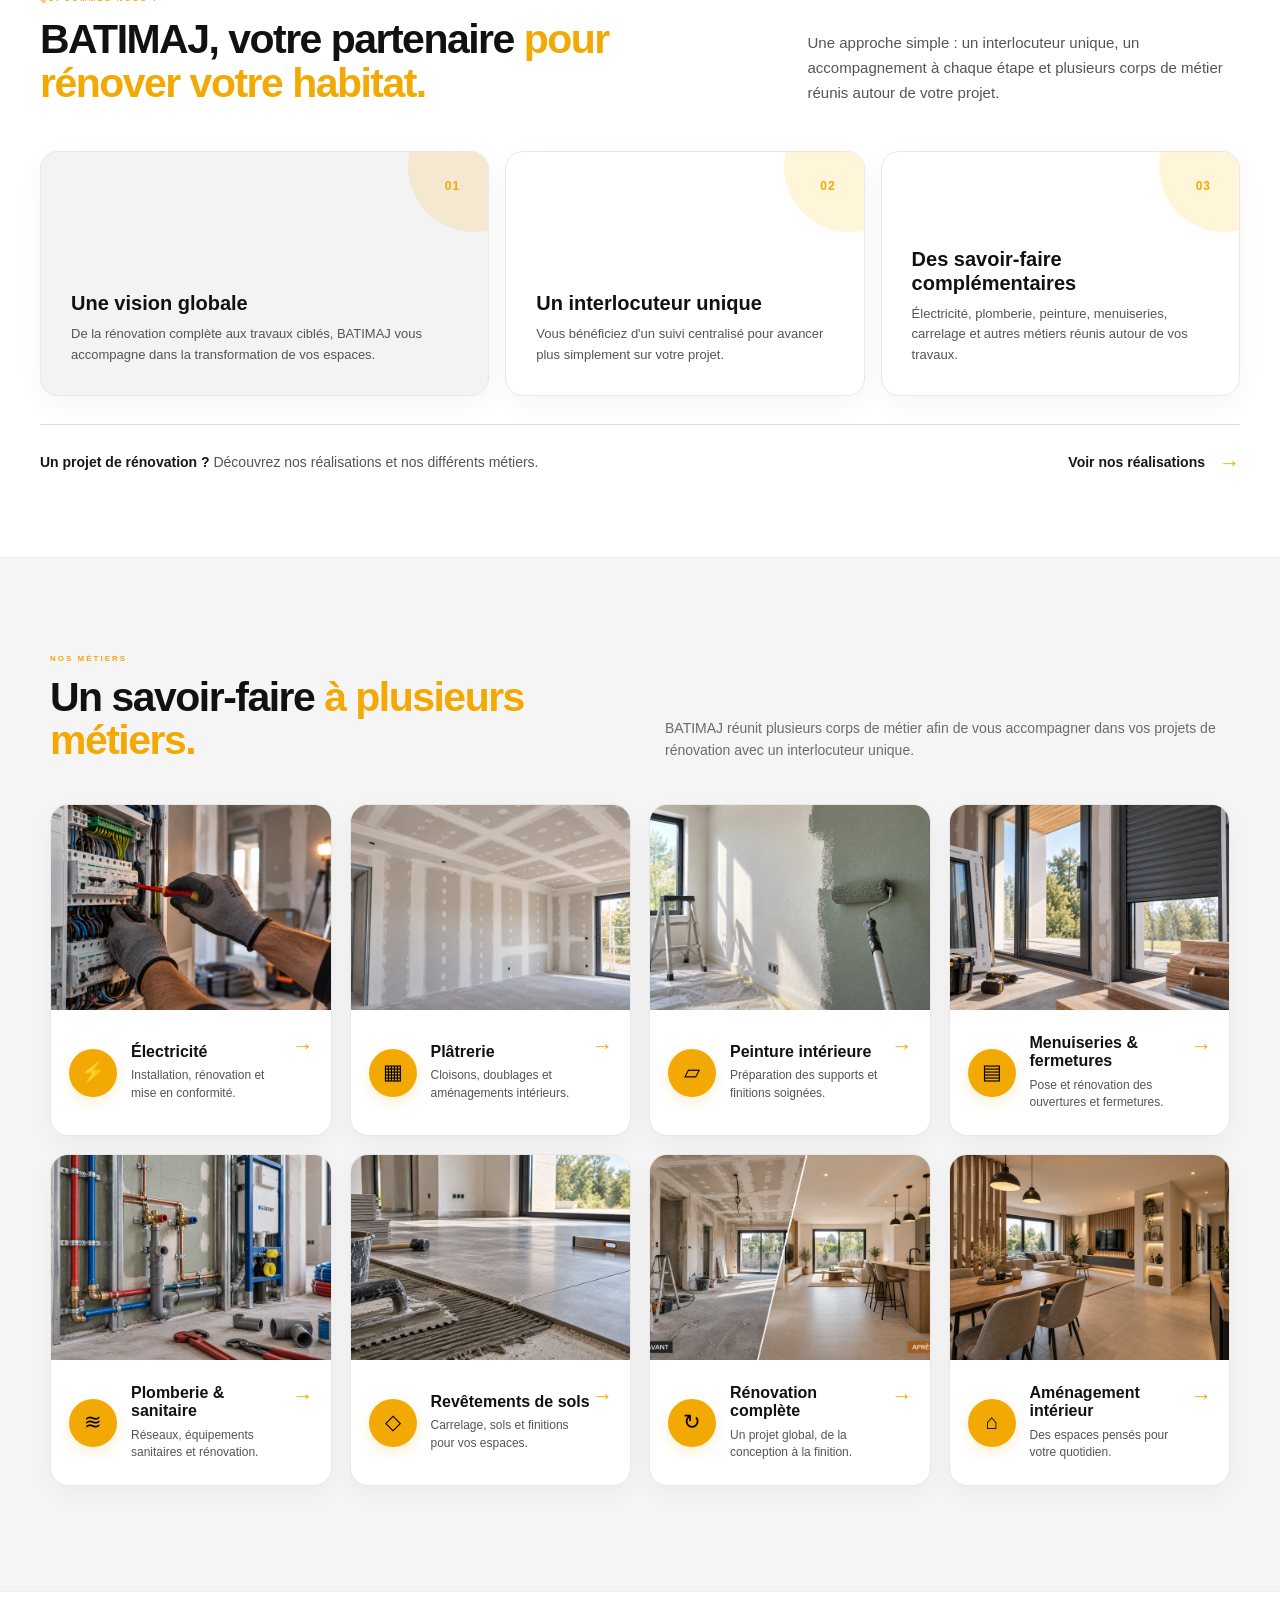
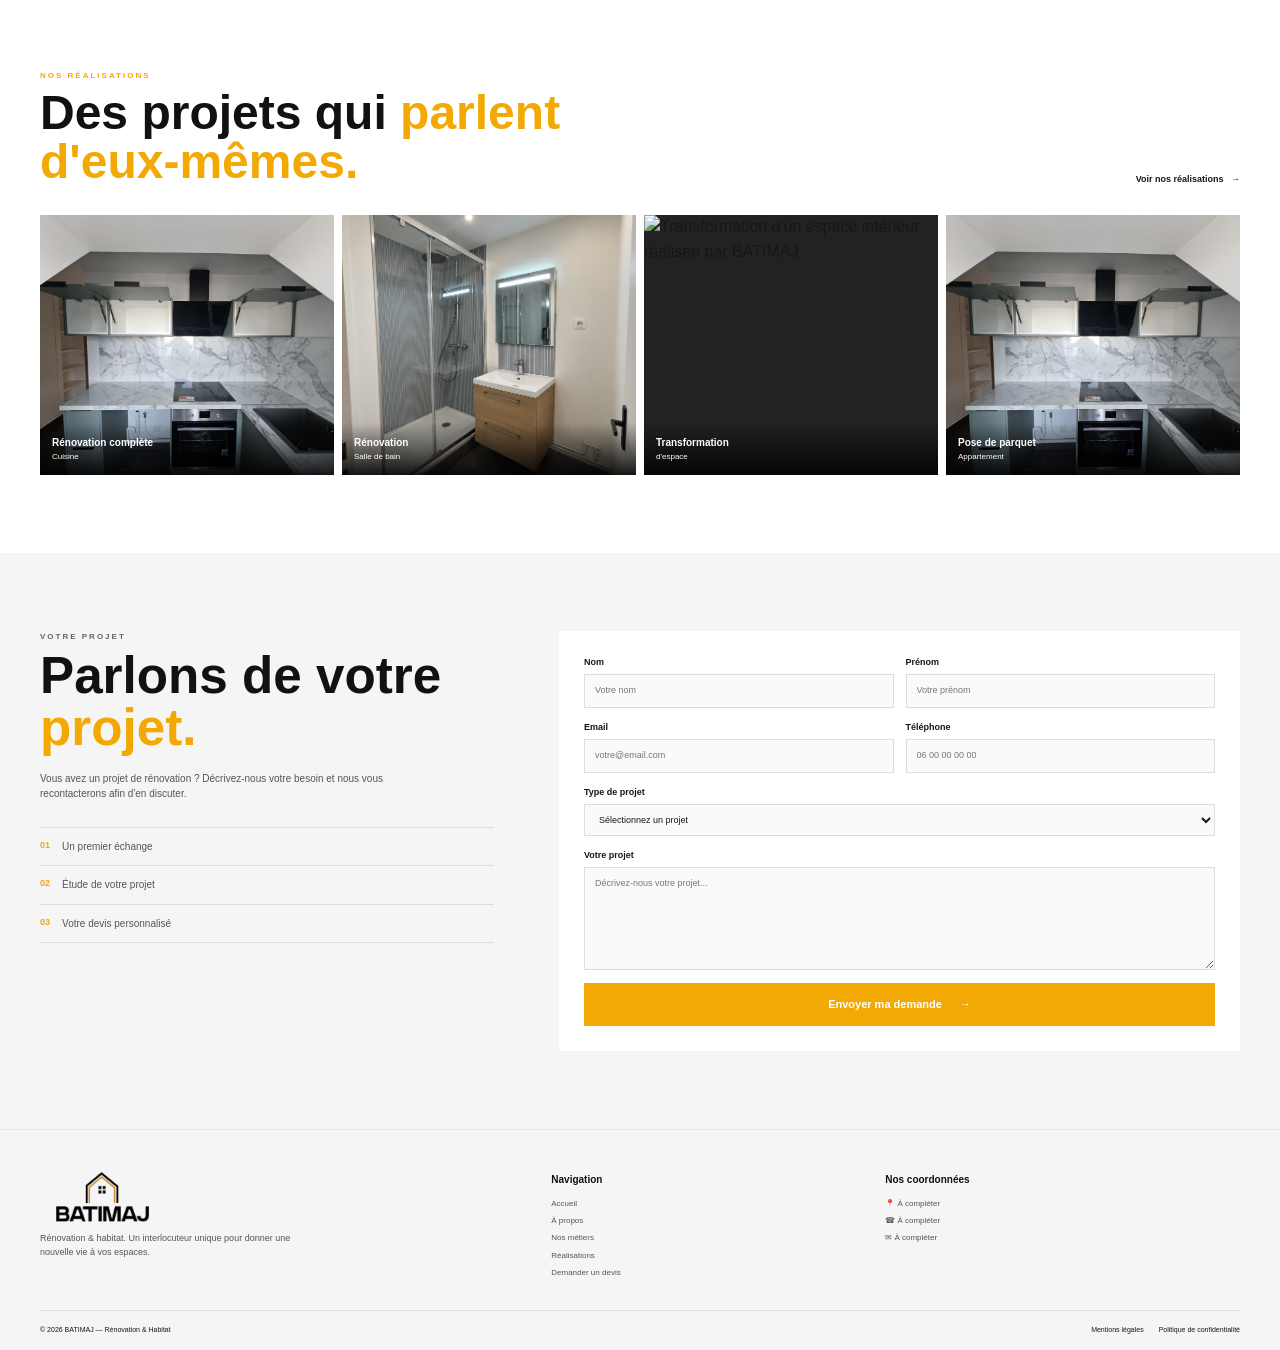
==== commit e6efa3ca: "update carroussel" ====
--- a/index.html
+++ b/index.html
@@ -49,86 +49,6 @@
     </script>
 
 </head>
-
-<script>
-document.addEventListener("DOMContentLoaded", () => {
-
-    const mainImage = document.getElementById("about-carousel-main");
-    const mainTitle = document.getElementById("about-carousel-title");
-
-    const items = document.querySelectorAll(".about-carousel-item");
-
-    if (!mainImage || !mainTitle || !items.length) {
-        return;
-    }
-
-
-    function changeMainImage(item) {
-
-        const newImage = item.dataset.image;
-        const newTitle = item.dataset.title;
-
-        if (!newImage) {
-            return;
-        }
-
-
-        /*
-         * Petite transition de sortie
-         */
-
-        mainImage.style.opacity = "0";
-
-
-        setTimeout(() => {
-
-            mainImage.src = newImage;
-            mainImage.alt = "Réalisation BATIMAJ - " + newTitle;
-
-            mainTitle.textContent = newTitle;
-
-            mainImage.style.opacity = "1";
-
-        }, 180);
-
-
-        /*
-         * Photo active
-         */
-
-        items.forEach(element => {
-            element.classList.remove("active");
-        });
-
-        item.classList.add("active");
-    }
-
-
-    /*
-     * PC :
-     * changement au survol
-     */
-
-    items.forEach(item => {
-
-        item.addEventListener("mouseenter", () => {
-            changeMainImage(item);
-        });
-
-
-        /*
-         * Mobile :
-         * changement au toucher / clic
-         */
-
-        item.addEventListener("click", () => {
-            changeMainImage(item);
-        });
-
-    });
-
-});
-</script>
 
 <body>
 
@@ -1045,6 +965,398 @@
         </div>
     </footer>
 
+        <script>
+document.addEventListener("DOMContentLoaded", () => {
+
+    const carousel = document.querySelector(".about-carousel");
+    const center = document.querySelector(".about-carousel-center");
+    const centerImage = document.getElementById("about-carousel-main");
+    const centerTitle = document.getElementById("about-carousel-title");
+    const items = [...document.querySelectorAll(".about-carousel-item")];
+
+    if (!carousel || !center || !centerImage || !items.length) {
+        return;
+    }
+
+    let activeItem = null;
+    let activeClone = null;
+    let returnTimer = null;
+    let animationToken = 0;
+
+    const isTouchDevice =
+        window.matchMedia("(hover: none)").matches ||
+        "ontouchstart" in window;
+
+
+    /* =====================================================
+       CRÉER LA PHOTO QUI SE DÉPLACE
+       ===================================================== */
+
+    function createMovingImage(sourceImage, rect) {
+
+        const clone = sourceImage.cloneNode(true);
+
+        clone.className = "about-carousel-moving-image";
+
+        clone.style.position = "fixed";
+        clone.style.left = rect.left + "px";
+        clone.style.top = rect.top + "px";
+
+        clone.style.width = rect.width + "px";
+        clone.style.height = rect.height + "px";
+
+        clone.style.margin = "0";
+        clone.style.zIndex = "9999";
+        clone.style.pointerEvents = "none";
+        clone.style.objectFit = "cover";
+        clone.style.borderRadius = "50%";
+
+        document.body.appendChild(clone);
+
+        return clone;
+    }
+
+
+    /* =====================================================
+       ORBITE
+       ===================================================== */
+
+    function pauseOrbit() {
+
+        items.forEach(item => {
+            item.style.animationPlayState = "paused";
+        });
+
+    }
+
+
+    function resumeOrbit() {
+
+        items.forEach(item => {
+            item.style.animationPlayState = "";
+        });
+
+    }
+
+
+    /* =====================================================
+       NETTOYAGE
+       ===================================================== */
+
+    function cleanupClone() {
+
+        if (activeClone) {
+            activeClone.remove();
+            activeClone = null;
+        }
+
+    }
+
+
+    /* =====================================================
+       RETOUR SUR L'ORBITE
+       ===================================================== */
+
+    function returnToOrbit(item) {
+
+        if (!item || activeItem !== item) {
+            return;
+        }
+
+        animationToken++;
+
+        clearTimeout(returnTimer);
+
+        cleanupClone();
+
+        item.classList.remove(
+            "orbit-hidden",
+            "orbit-selected"
+        );
+
+        item.style.opacity = "";
+        item.style.visibility = "";
+
+        activeItem = null;
+
+        resumeOrbit();
+
+    }
+
+
+    /* =====================================================
+       PHOTO → CENTRE
+       ===================================================== */
+
+    function moveToCenter(item) {
+
+        if (!item || activeItem === item) {
+            return;
+        }
+
+        clearTimeout(returnTimer);
+
+
+        /* Si une autre photo est déjà au centre */
+
+        if (activeItem) {
+            returnToOrbit(activeItem);
+        }
+
+
+        const image = item.querySelector("img");
+
+        if (!image) {
+            return;
+        }
+
+
+        const itemRect = item.getBoundingClientRect();
+        const targetRect = center.getBoundingClientRect();
+
+        const newImageSrc = item.dataset.image;
+        const newTitle =
+            item.dataset.title || "Réalisation BATIMAJ";
+
+
+        if (!newImageSrc) {
+            return;
+        }
+
+
+        activeItem = item;
+
+        animationToken++;
+
+        const currentToken = animationToken;
+
+
+        pauseOrbit();
+
+
+        /* Crée une copie temporaire pour l'animation */
+
+        activeClone =
+            createMovingImage(image, itemRect);
+
+
+        /* Cache uniquement la vignette originale */
+
+        item.classList.add("orbit-hidden");
+
+
+        /* Déplacement vers le centre */
+
+        requestAnimationFrame(() => {
+
+            if (
+                !activeClone ||
+                currentToken !== animationToken
+            ) {
+                return;
+            }
+
+            activeClone.style.left =
+                targetRect.left + "px";
+
+            activeClone.style.top =
+                targetRect.top + "px";
+
+            activeClone.style.width =
+                targetRect.width + "px";
+
+            activeClone.style.height =
+                targetRect.height + "px";
+
+        });
+
+
+        /* =================================================
+           FIN DE L'ANIMATION
+           ================================================= */
+
+        const finishMove = () => {
+
+            if (
+                currentToken !== animationToken ||
+                !activeClone
+            ) {
+                return;
+            }
+
+
+            /*
+             * On change UNIQUEMENT l'image centrale.
+             *
+             * Les petites images ne sont jamais modifiées.
+             */
+
+            centerImage.src = newImageSrc;
+
+            centerImage.alt =
+                "Réalisation BATIMAJ - " + newTitle;
+
+
+            if (centerTitle) {
+                centerTitle.textContent = newTitle;
+            }
+
+
+            /*
+             * On remet simplement la vignette
+             * à son état normal.
+             */
+
+            item.classList.remove("orbit-hidden");
+
+            item.classList.add("orbit-selected");
+
+
+            cleanupClone();
+
+            resumeOrbit();
+
+        };
+
+
+        activeClone.addEventListener(
+            "transitionend",
+            finishMove,
+            { once: true }
+        );
+
+
+        /* Sécurité */
+
+        setTimeout(() => {
+
+            if (
+                activeClone &&
+                currentToken === animationToken
+            ) {
+                finishMove();
+            }
+
+        }, 750);
+
+    }
+
+
+    /* =====================================================
+       DESKTOP
+       ===================================================== */
+
+    if (!isTouchDevice) {
+
+        /*
+         * Une photo va au centre au survol.
+         */
+
+        items.forEach(item => {
+
+            item.addEventListener(
+                "mouseenter",
+                () => {
+
+                    moveToCenter(item);
+
+                }
+            );
+
+        });
+
+
+        /*
+         * PAS DE mouseleave sur les photos.
+         *
+         * Sinon le déplacement vers le centre
+         * provoquerait un retour immédiat.
+         */
+
+
+        /*
+         * Retour à l'état normal uniquement
+         * quand on quitte complètement le carrousel.
+         */
+
+        carousel.addEventListener(
+            "mouseleave",
+            () => {
+
+                clearTimeout(returnTimer);
+
+                returnTimer = setTimeout(() => {
+
+                    if (activeItem) {
+                        returnToOrbit(activeItem);
+                    }
+
+                }, 150);
+
+            }
+        );
+
+    }
+
+
+    /* =====================================================
+       MOBILE / TACTILE
+       ===================================================== */
+
+    if (isTouchDevice) {
+
+        items.forEach(item => {
+
+            item.addEventListener(
+                "click",
+                event => {
+
+                    event.preventDefault();
+
+                    clearTimeout(returnTimer);
+
+
+                    /*
+                     * Si on retape la photo active,
+                     * elle revient sur son orbite.
+                     */
+
+                    if (activeItem === item) {
+
+                        returnToOrbit(item);
+
+                        return;
+                    }
+
+
+                    /*
+                     * Sinon elle va au centre.
+                     */
+
+                    moveToCenter(item);
+
+
+                    /*
+                     * Retour automatique après 3 secondes.
+                     */
+
+                    returnTimer = setTimeout(() => {
+
+                        if (activeItem === item) {
+                            returnToOrbit(item);
+                        }
+
+                    }, 3000);
+
+                }
+            );
+
+        });
+
+    }
+
+});
+</script>
 
 </body>
 
--- a/css/style.css
+++ b/css/style.css
@@ -1632,40 +1632,80 @@
 }
 
 /* =========================================================
-   CARROUSEL CIRCULAIRE - SECTION À PROPOS
+   CARROUSEL ORBITAL - SECTION À PROPOS
    ========================================================= */
 
 .about-visual {
     position: relative;
     min-height: 600px;
+
     display: flex;
     align-items: center;
     justify-content: center;
 }
 
 
-/* Zone générale du carrousel */
+/* ---------------------------------------------------------
+   ORBITE
+   --------------------------------------------------------- */
 
 .about-carousel {
+    --orbit-radius: 225px;
+    --orbit-speed: 30s;
+
     position: relative;
+
     width: 570px;
     height: 570px;
+
     max-width: 100%;
-}
-
-
-/* Cercle central */
+
+    display: flex;
+    align-items: center;
+    justify-content: center;
+}
+
+
+/* Cercle décoratif */
+
+.about-carousel::before {
+    content: "";
+
+    position: absolute;
+
+    top: 50%;
+    left: 50%;
+
+    width: 460px;
+    height: 460px;
+
+    transform: translate(-50%, -50%);
+
+    border: 1px solid rgba(243, 169, 4, 0.22);
+
+    border-radius: 50%;
+
+    pointer-events: none;
+}
+
+
+/* ---------------------------------------------------------
+   PHOTO CENTRALE
+   --------------------------------------------------------- */
 
 .about-carousel-center {
     position: absolute;
+
     top: 50%;
     left: 50%;
+
     width: 290px;
     height: 290px;
 
     transform: translate(-50%, -50%);
 
     border-radius: 50%;
+
     overflow: hidden;
 
     background: #fff;
@@ -1676,7 +1716,7 @@
         0 20px 60px rgba(0, 0, 0, 0.15),
         0 0 0 1px rgba(243, 169, 4, 0.15);
 
-    z-index: 5;
+    z-index: 10;
 }
 
 
@@ -1686,24 +1726,26 @@
     width: 100%;
     height: 100%;
 
+    display: block;
+
     object-fit: cover;
 
-    display: block;
-
     transition:
-        opacity 0.25s ease,
-        transform 0.45s ease;
-}
-
-
-/* Petit effet zoom */
+        transform 0.5s ease,
+        opacity 0.3s ease;
+}
+
+
+/* Petit zoom de la centrale */
 
 .about-carousel-center:hover img {
     transform: scale(1.04);
 }
 
 
-/* Texte sur la photo centrale */
+/* ---------------------------------------------------------
+   TEXTE SOUS LA PHOTO CENTRALE
+   --------------------------------------------------------- */
 
 .about-carousel-caption {
     position: absolute;
@@ -1713,53 +1755,36 @@
 
     transform: translateX(-50%);
 
+    padding: 9px 18px;
+
     background: rgba(255, 255, 255, 0.95);
 
-    padding: 9px 18px;
-
     border-radius: 999px;
 
     white-space: nowrap;
 
-    box-shadow: 0 8px 25px rgba(0, 0, 0, 0.12);
+    color: #111;
 
     font-size: 14px;
     font-weight: 700;
 
-    color: #111;
+    box-shadow:
+        0 8px 25px rgba(0, 0, 0, 0.12);
 
     z-index: 2;
 }
 
 
-/* Cercle décoratif autour */
-
-.about-carousel::before {
-    content: "";
-
+/* ---------------------------------------------------------
+   PETITES PHOTOS ORBITALES
+   --------------------------------------------------------- */
+
+.about-carousel-item {
     position: absolute;
 
     top: 50%;
     left: 50%;
 
-    width: 460px;
-    height: 460px;
-
-    transform: translate(-50%, -50%);
-
-    border: 1px solid rgba(243, 169, 4, 0.25);
-
-    border-radius: 50%;
-
-    pointer-events: none;
-}
-
-
-/* Petites photos */
-
-.about-carousel-item {
-    position: absolute;
-
     width: 105px;
     height: 105px;
 
@@ -1775,13 +1800,23 @@
 
     cursor: pointer;
 
+    z-index: 15;
+
     box-shadow:
         0 10px 30px rgba(0, 0, 0, 0.14);
 
-    z-index: 6;
+    transform:
+        translate(-50%, -50%)
+        rotate(var(--start-angle))
+        translateY(calc(-1 * var(--orbit-radius)))
+        rotate(calc(-1 * var(--start-angle)));
+
+    animation:
+        about-orbit var(--orbit-speed) linear infinite;
 
     transition:
-        transform 0.35s cubic-bezier(.2,.8,.2,1),
+        width 0.35s ease,
+        height 0.35s ease,
         box-shadow 0.35s ease;
 }
 
@@ -1792,127 +1827,145 @@
     width: 100%;
     height: 100%;
 
+    display: block;
+
     object-fit: cover;
 
-    display: block;
-
-    transition: transform 0.45s ease;
-}
-
-
-/* Hover */
+    transition:
+        transform 0.4s ease;
+}
+
+
+/* ---------------------------------------------------------
+   POSITIONS DE DÉPART
+   --------------------------------------------------------- */
+
+.about-carousel-item.item-1 {
+    --start-angle: 0deg;
+}
+
+.about-carousel-item.item-2 {
+    --start-angle: 60deg;
+}
+
+.about-carousel-item.item-3 {
+    --start-angle: 120deg;
+}
+
+.about-carousel-item.item-4 {
+    --start-angle: 180deg;
+}
+
+.about-carousel-item.item-5 {
+    --start-angle: 240deg;
+}
+
+.about-carousel-item.item-6 {
+    --start-angle: 300deg;
+}
+
+
+/* ---------------------------------------------------------
+   ANIMATION ORBITALE
+   --------------------------------------------------------- */
+
+@keyframes about-orbit {
+
+    from {
+        transform:
+            translate(-50%, -50%)
+            rotate(var(--start-angle))
+            translateY(calc(-1 * var(--orbit-radius)))
+            rotate(calc(-1 * var(--start-angle)));
+    }
+
+    to {
+        transform:
+            translate(-50%, -50%)
+            rotate(calc(var(--start-angle) + 360deg))
+            translateY(calc(-1 * var(--orbit-radius)))
+            rotate(calc(-1 * (var(--start-angle) + 360deg)));
+    }
+
+}
+
+
+/* ---------------------------------------------------------
+   HOVER
+   --------------------------------------------------------- */
+
 
 .about-carousel-item:hover {
+    width: 125px;
+    height: 125px;
+
     box-shadow:
-        0 18px 40px rgba(0, 0, 0, 0.20),
-        0 0 0 3px rgba(243, 169, 4, 0.75);
-}
+        0 18px 45px rgba(0, 0, 0, 0.22),
+        0 0 0 3px rgba(243, 169, 4, 0.8);
+
+    z-index: 30;
+}
+
 
 .about-carousel-item:hover img {
-    transform: scale(1.12);
-}
-
-
-/* =========================================================
-   POSITION DES 6 PHOTOS
-   ========================================================= */
-
-
-/* Haut */
-
-.about-carousel-item.item-1 {
-    top: 0;
-    left: 50%;
-
-    transform: translateX(-50%);
-}
-
-
-/* Haut droite */
-
-.about-carousel-item.item-2 {
-    top: 105px;
-    right: 10px;
-}
-
-
-/* Bas droite */
-
-.about-carousel-item.item-3 {
-    bottom: 55px;
-    right: 35px;
-}
-
-
-/* Bas */
-
-.about-carousel-item.item-4 {
-    bottom: 0;
-    left: 50%;
-
-    transform: translateX(-50%);
-}
-
-
-/* Bas gauche */
-
-.about-carousel-item.item-5 {
-    bottom: 55px;
-    left: 35px;
-}
-
-
-/* Haut gauche */
-
-.about-carousel-item.item-6 {
-    top: 105px;
-    left: 10px;
-}
-
-
-/* =========================================================
-   PETITE ANIMATION QUAND UNE PHOTO EST ACTIVE
-   ========================================================= */
+    transform: scale(1.08);
+}
+
+
+/* ---------------------------------------------------------
+   PHOTO ACTIVE
+   --------------------------------------------------------- */
 
 .about-carousel-item.active {
     box-shadow:
-        0 15px 35px rgba(0, 0, 0, 0.20),
+        0 15px 40px rgba(0, 0, 0, 0.20),
         0 0 0 3px #F3A904;
 }
 
 
-/* =========================================================
+/* ---------------------------------------------------------
    TABLETTE
-   ========================================================= */
+   --------------------------------------------------------- */
 
 @media (max-width: 1100px) {
 
     .about-carousel {
+        --orbit-radius: 195px;
+
         width: 500px;
         height: 500px;
     }
+
+
+    .about-carousel::before {
+        width: 390px;
+        height: 390px;
+    }
+
 
     .about-carousel-center {
         width: 250px;
         height: 250px;
     }
 
-    .about-carousel::before {
-        width: 400px;
-        height: 400px;
-    }
 
     .about-carousel-item {
         width: 90px;
         height: 90px;
     }
 
-}
-
-
-/* =========================================================
+
+    .about-carousel-item:hover {
+        width: 108px;
+        height: 108px;
+    }
+
+}
+
+
+/* ---------------------------------------------------------
    MOBILE
-   ========================================================= */
+   --------------------------------------------------------- */
 
 @media (max-width: 768px) {
 
@@ -1920,82 +1973,42 @@
         min-height: auto;
 
         margin-top: 35px;
-
-        width: 100%;
     }
 
 
     .about-carousel {
+        --orbit-radius: 138px;
+
         width: 360px;
-        height: 390px;
-
-        margin: 0 auto;
+        height: 360px;
+    }
+
+
+    .about-carousel::before {
+        width: 285px;
+        height: 285px;
     }
 
 
     .about-carousel-center {
         width: 190px;
         height: 190px;
-    }
-
-
-    .about-carousel::before {
-        width: 300px;
-        height: 300px;
+
+        border-width: 6px;
     }
 
 
     .about-carousel-item {
-        width: 72px;
-        height: 72px;
+        width: 70px;
+        height: 70px;
 
         border-width: 4px;
     }
 
 
-    /* Haut */
-
-    .about-carousel-item.item-1 {
-        top: 0;
-    }
-
-
-    /* Haut droite */
-
-    .about-carousel-item.item-2 {
-        top: 70px;
-        right: 5px;
-    }
-
-
-    /* Bas droite */
-
-    .about-carousel-item.item-3 {
-        bottom: 55px;
-        right: 15px;
-    }
-
-
-    /* Bas */
-
-    .about-carousel-item.item-4 {
-        bottom: 0;
-    }
-
-
-    /* Bas gauche */
-
-    .about-carousel-item.item-5 {
-        bottom: 55px;
-        left: 15px;
-    }
-
-
-    /* Haut gauche */
-
-    .about-carousel-item.item-6 {
-        top: 70px;
-        left: 5px;
+    .about-carousel-item:hover {
+        width: 82px;
+        height: 82px;
     }
 
 
@@ -2010,15 +2023,23 @@
 }
 
 
-/* =========================================================
+/* ---------------------------------------------------------
    PETITS TÉLÉPHONES
-   ========================================================= */
+   --------------------------------------------------------- */
 
 @media (max-width: 400px) {
 
     .about-carousel {
+        --orbit-radius: 120px;
+
         width: 320px;
-        height: 350px;
+        height: 320px;
+    }
+
+
+    .about-carousel::before {
+        width: 250px;
+        height: 250px;
     }
 
 
@@ -2028,25 +2049,142 @@
     }
 
 
-    .about-carousel::before {
-        width: 270px;
-        height: 270px;
-    }
-
-
     .about-carousel-item {
-        width: 64px;
-        height: 64px;
-    }
-
-
-    .about-carousel-item.item-2 {
-        top: 65px;
-    }
-
-
-    .about-carousel-item.item-6 {
-        top: 65px;
-    }
-
-}+        width: 62px;
+        height: 62px;
+    }
+
+
+    .about-carousel-item:hover {
+        width: 72px;
+        height: 72px;
+    }
+
+}
+
+/* =========================================================
+   INTERACTION TACTILE
+   ========================================================= */
+
+.about-carousel-item.touch-active {
+    width: 82px;
+    height: 82px;
+
+    box-shadow:
+        0 18px 45px rgba(0, 0, 0, 0.22),
+        0 0 0 3px #F3A904;
+
+    z-index: 30;
+}
+
+.about-carousel-item.touch-active img {
+    transform: scale(1.08);
+}
+
+
+/* Mobile */
+
+@media (max-width: 768px) {
+
+    .about-carousel-item.touch-active {
+        width: 82px;
+        height: 82px;
+    }
+
+}
+
+
+/* Petits téléphones */
+
+@media (max-width: 400px) {
+
+    .about-carousel-item.touch-active {
+        width: 72px;
+        height: 72px;
+    }
+
+}
+
+/* =========================================================
+   PHOTO QUI VIENT AU CENTRE
+   ========================================================= */
+
+.about-carousel-item.orbit-selected {
+
+    border-color: #fff;
+
+    box-shadow:
+        0 25px 70px rgba(0, 0, 0, 0.25),
+        0 0 0 4px #F3A904;
+
+}
+
+
+/* Empêche le zoom interne de casser l'effet */
+
+.about-carousel-item.orbit-selected img {
+    transform: scale(1.03);
+}
+
+/* =========================================================
+   CARROUSEL — COMPATIBILITÉ AVEC LE NOUVEAU SCRIPT JS
+   ========================================================= */
+
+/*
+   Image temporaire créée par le JavaScript pendant le trajet
+   d'une vignette vers le cercle central.
+*/
+.about-carousel-moving-image {
+    position: fixed;
+    display: block;
+    object-fit: cover;
+    border-radius: 50%;
+    border: 8px solid #fff;
+    box-shadow:
+        0 25px 70px rgba(0, 0, 0, .25),
+        0 0 0 1px rgba(243, 169, 4, .18);
+    opacity: 1;
+    transform: none !important;
+    transition:
+        left .65s cubic-bezier(.22, .8, .2, 1),
+        top .65s cubic-bezier(.22, .8, .2, 1),
+        width .65s cubic-bezier(.22, .8, .2, 1),
+        height .65s cubic-bezier(.22, .8, .2, 1);
+    pointer-events: none;
+}
+
+/* Le bouton d'origine reste à sa place dans l'orbite. */
+.about-carousel-item.orbit-hidden {
+    visibility: hidden;
+    opacity: 0;
+    pointer-events: none;
+}
+
+.about-carousel-item.orbit-selected {
+    border-color: #fff;
+    box-shadow:
+        0 25px 70px rgba(0, 0, 0, .25),
+        0 0 0 3px var(--orange);
+}
+
+.about-carousel-item.orbit-selected img {
+    transform: scale(1.03);
+}
+
+/* Accessibilité : clavier */
+.about-carousel-item:focus-visible {
+    outline: 3px solid var(--orange);
+    outline-offset: 4px;
+}
+
+/* Respecte les utilisateurs qui demandent moins d'animations. */
+@media (prefers-reduced-motion: reduce) {
+    .about-carousel-item {
+        animation-duration: 60s;
+    }
+
+    .about-carousel-moving-image {
+        transition-duration: .01ms;
+    }
+}
+
